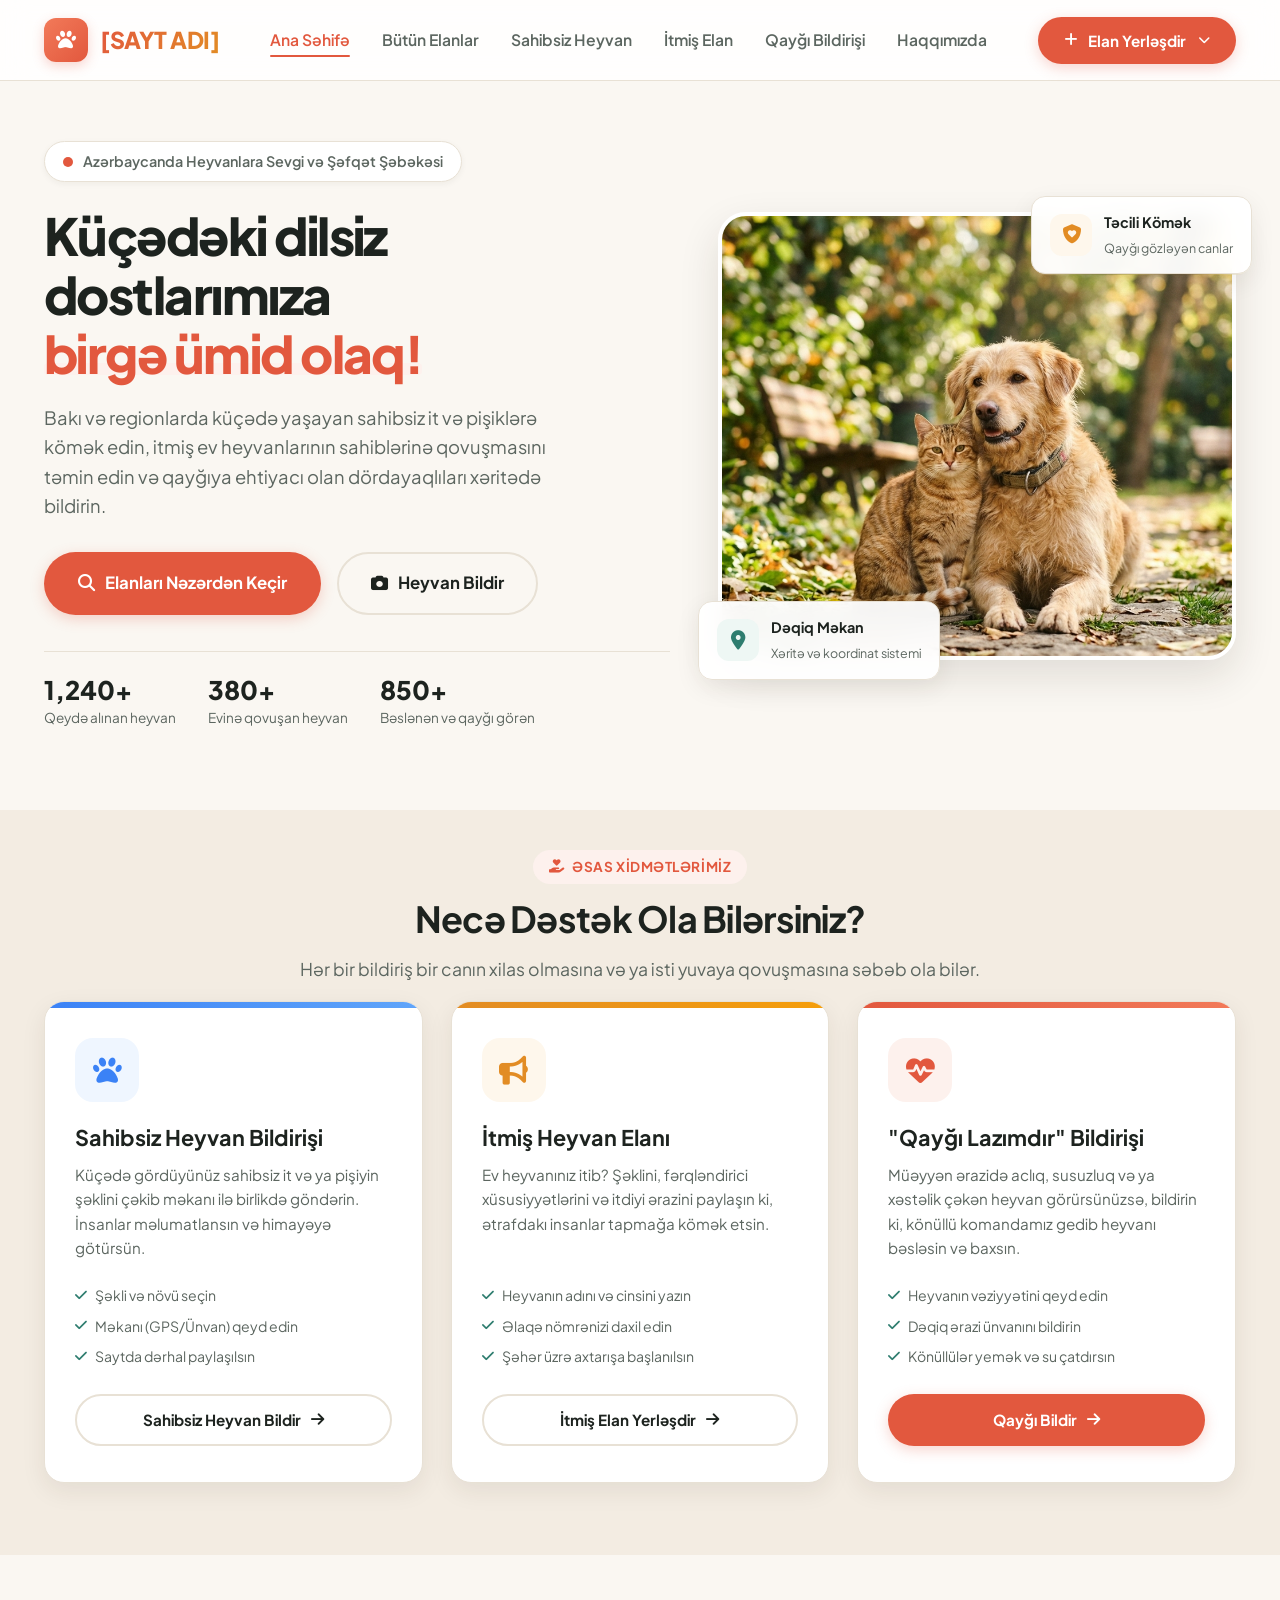
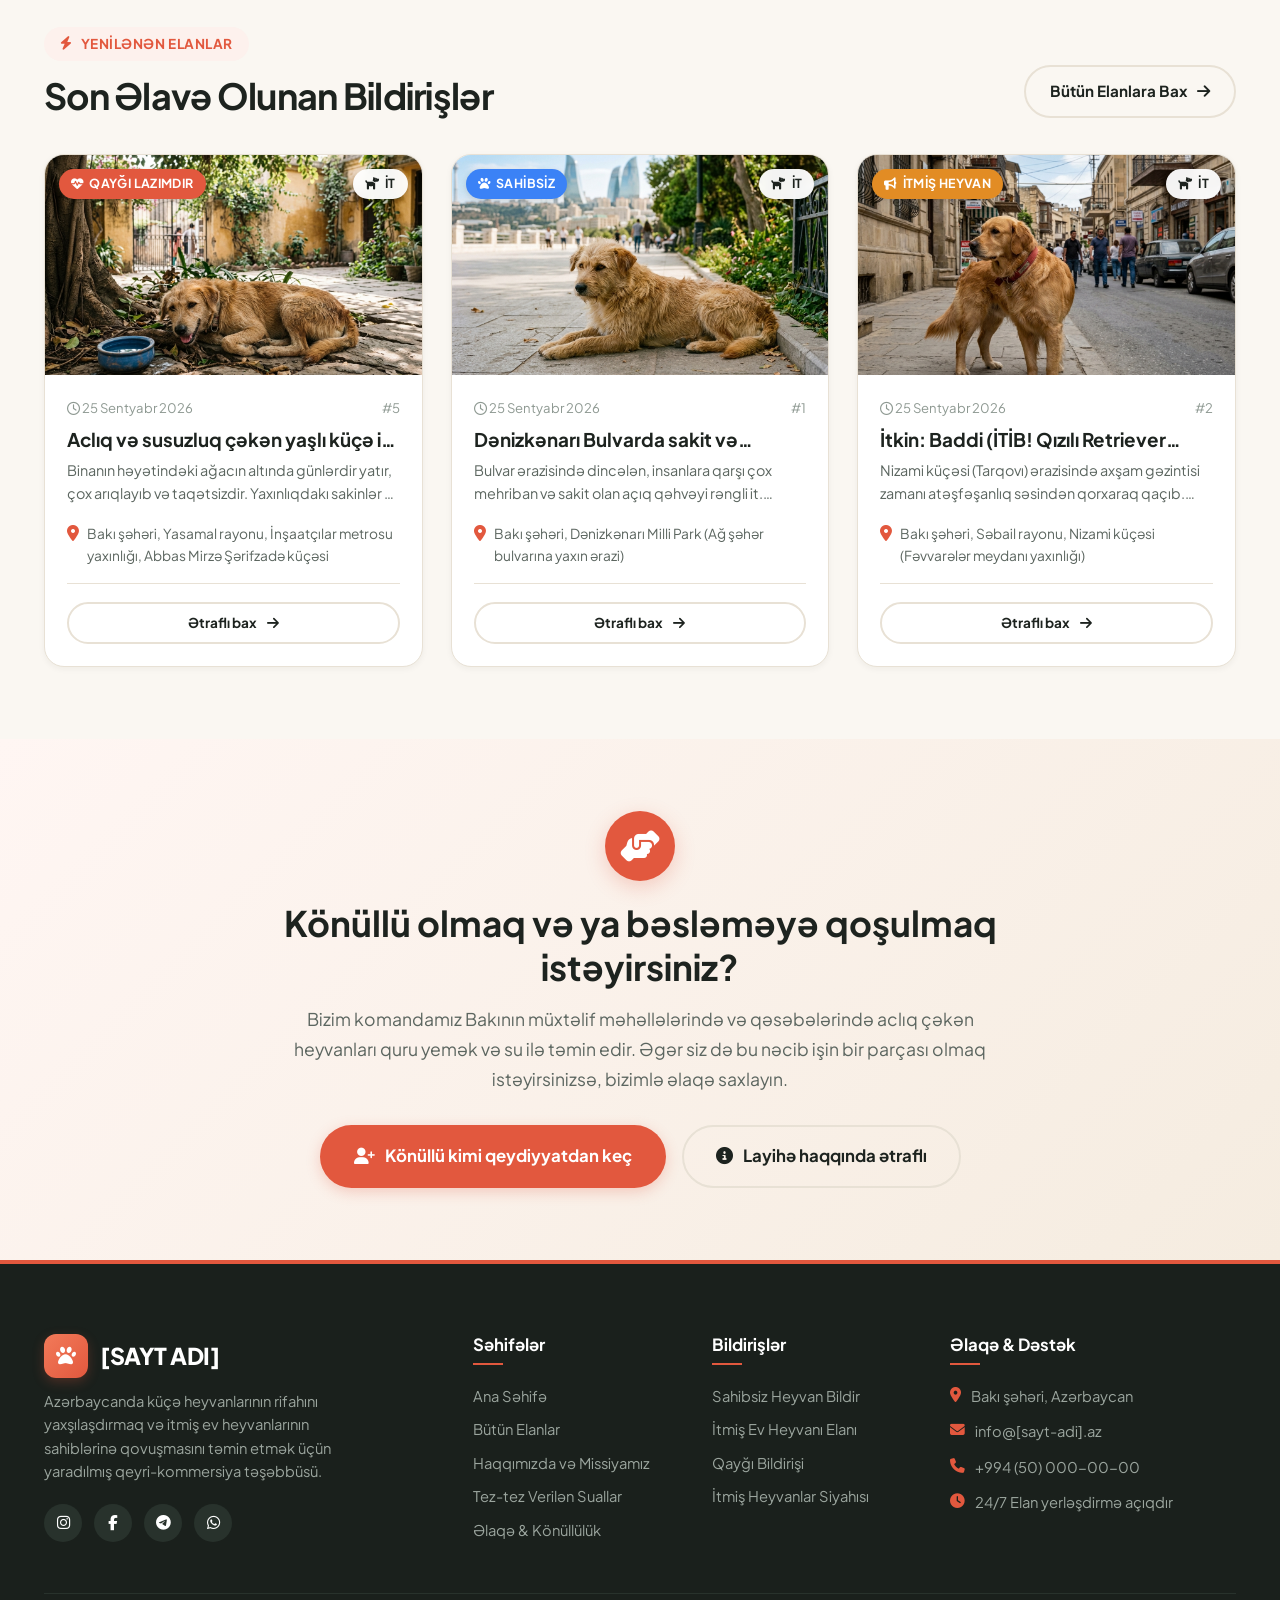
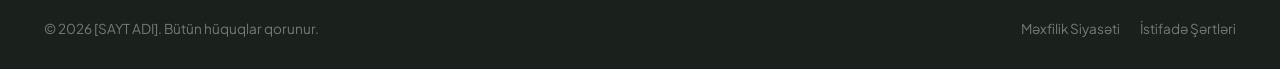
==== index.html @ b3fa9e09 "Ilk versiya" ====
<!DOCTYPE html>
<html lang="az">
<head>
  <meta charset="UTF-8">
  <meta name="viewport" content="width=device-width, initial-scale=1.0">
  <title>[SAYT ADI] - Sahibsiz və İtmiş Heyvanlara Dəstək Platforması</title>
  <meta name="description" content="Azərbaycanda küçə heyvanlarına qayğı göstərmək, sahibsiz heyvanları bildirmək və itmiş ev heyvanlarını tapmaq üçün vahid sosial platforma.">
  <link rel="icon" type="image/svg+xml" href="favicon.svg">
  
  <!-- Font Awesome 6 CDN İkonlar -->
  <link rel="stylesheet" href="https://cdnjs.cloudflare.com/ajax/libs/font-awesome/6.5.1/css/all.min.css">
  
  <!-- CSS Faylları -->
  <link rel="stylesheet" href="css/style.css">
  <link rel="stylesheet" href="css/responsive.css">
</head>
<body>

  <!-- ==================== HEADER (NAVİQASİYA) ==================== -->
  <header class="site-header">
    <div class="container nav-container">
      <!-- Loqo -->
      <a href="index.html" class="brand-logo" id="header-brand-logo">
        <span class="logo-icon-wrap"><i class="fa-solid fa-paw"></i></span>
        <span class="logo-text-placeholder">[SAYT ADI]</span>
      </a>

      <!-- Əsas Menyu -->
      <nav>
        <ul class="nav-menu" id="primary-nav-menu">
          <li><a href="index.html" class="nav-link active">Ana Səhifə</a></li>
          <li><a href="listings.html" class="nav-link">Bütün Elanlar</a></li>
          <li><a href="report-stray.html" class="nav-link">Sahibsiz Heyvan</a></li>
          <li><a href="report-lost.html" class="nav-link">İtmiş Elan</a></li>
          <li><a href="report-needs-help.html" class="nav-link">Qayğı Bildirişi</a></li>
          <li><a href="about.html" class="nav-link">Haqqımızda</a></li>
        </ul>
      </nav>

      <!-- Sağ Əməliyyat Düyməsi -->
      <div class="header-actions">
        <div class="post-action-wrap">
          <button type="button" class="btn btn-primary btn-post-dropdown-toggle" id="btn-header-post">
            <i class="fa-solid fa-plus"></i>
            <span>Elan Yerləşdir</span>
            <i class="fa-solid fa-chevron-down" style="font-size:0.75rem;margin-left:2px;"></i>
          </button>
          
          <!-- Dropdown menyu -->
          <div class="post-dropdown-menu">
            <a href="report-stray.html" class="post-dropdown-item">
              <div class="post-dropdown-icon" style="background:var(--accent-blue-light);color:var(--accent-blue);">
                <i class="fa-solid fa-paw"></i>
              </div>
              <div class="post-dropdown-text">
                <strong>Sahibsiz Heyvan Bildir</strong>
                <span>Küçədə gördüyünüz it/pişiyi qeyd edin</span>
              </div>
            </a>
            <a href="report-lost.html" class="post-dropdown-item">
              <div class="post-dropdown-icon" style="background:var(--accent-amber-light);color:var(--accent-amber);">
                <i class="fa-solid fa-bullhorn"></i>
              </div>
              <div class="post-dropdown-text">
                <strong>İtmiş Heyvan Elanı Ver</strong>
                <span>İtən ev heyvanınızı tez tapın</span>
              </div>
            </a>
            <a href="report-needs-help.html" class="post-dropdown-item">
              <div class="post-dropdown-icon" style="background:var(--primary-light);color:var(--primary);">
                <i class="fa-solid fa-heart-pulse"></i>
              </div>
              <div class="post-dropdown-text">
                <strong>Qayğıya Ehtiyacı Olan Heyvan</strong>
                <span>Aclıq, susuzluq və ya müalicə üçün</span>
              </div>
            </a>
          </div>
        </div>

        <!-- Mobil Menyu Açarı -->
        <button type="button" class="mobile-menu-btn" id="mobile-toggle-btn" aria-label="Menyunu aç">
          <i class="fa-solid fa-bars"></i>
        </button>
      </div>
    </div>
  </header>

  <!-- ==================== HERO BÖLMƏSİ ==================== -->
  <main>
    <section class="hero-section">
      <div class="container hero-grid">
        <!-- Mətn və Fəaliyyət Düymələri -->
        <div class="hero-content">
          <div class="hero-badge">
            <span class="pulse-dot"></span>
            <span>Azərbaycanda Heyvanlara Sevgi və Şəfqət Şəbəkəsi</span>
          </div>

          <h1 class="hero-title">
            Küçədəki dilsiz dostlarımıza <span class="highlight">birgə ümid olaq!</span>
          </h1>

          <p class="hero-desc">
            Bakı və regionlarda küçədə yaşayan sahibsiz it və pişiklərə kömək edin, itmiş ev heyvanlarının sahiblərinə qovuşmasını təmin edin və qayğıya ehtiyacı olan dördayaqlıları xəritədə bildirin.
          </p>

          <div class="hero-actions">
            <a href="listings.html" class="btn btn-primary btn-lg" id="hero-btn-explore">
              <i class="fa-solid fa-magnifying-glass"></i>
              <span>Elanları Nəzərdən Keçir</span>
            </a>
            <a href="report-stray.html" class="btn btn-outline btn-lg" id="hero-btn-report">
              <i class="fa-solid fa-camera"></i>
              <span>Heyvan Bildir</span>
            </a>
          </div>

          <!-- Statistika / Göstəricilər -->
          <div class="hero-stats-row">
            <div class="hero-stat-item">
              <strong>1,240+</strong>
              <span>Qeydə alınan heyvan</span>
            </div>
            <div class="hero-stat-item">
              <strong>380+</strong>
              <span>Evinə qovuşan heyvan</span>
            </div>
            <div class="hero-stat-item">
              <strong>850+</strong>
              <span>Bəslənən və qayğı görən</span>
            </div>
          </div>
        </div>

        <!-- Şəkil Kompozisiyası -->
        <div class="hero-image-wrap">
          <div class="hero-main-card">
            <img src="images/hero-pets.jpg" alt="[SAYT ADI] - Dost heyvanlar" loading="eager">
          </div>

          <!-- Üzən Məlumat Kartları -->
          <div class="floating-info-card top-right">
            <div class="floating-icon" style="background:var(--accent-amber-light);color:var(--accent-amber);">
              <i class="fa-solid fa-shield-heart"></i>
            </div>
            <div>
              <strong style="font-size:0.9rem;display:block;">Təcili Kömək</strong>
              <span style="font-size:0.78rem;color:var(--text-muted);">Qayğı gözləyən canlar</span>
            </div>
          </div>

          <div class="floating-info-card bottom-left">
            <div class="floating-icon" style="background:var(--secondary-light);color:var(--secondary);">
              <i class="fa-solid fa-location-dot"></i>
            </div>
            <div>
              <strong style="font-size:0.9rem;display:block;">Dəqiq Məkan</strong>
              <span style="font-size:0.78rem;color:var(--text-muted);">Xəritə və koordinat sistemi</span>
            </div>
          </div>
        </div>
      </div>
    </section>

    <!-- ==================== 3 ƏSAS FUNKSİYA KARTLARI ==================== -->
    <section class="section section-subtle" style="padding-top: 40px;">
      <div class="container">
        <div class="section-header">
          <span class="section-tag"><i class="fa-solid fa-hand-holding-heart"></i> Əsas Xidmətlərimiz</span>
          <h2 class="section-title">Necə Dəstək Ola Bilərsiniz?</h2>
          <p class="section-desc">Hər bir bildiriş bir canın xilas olmasına və ya isti yuvaya qovuşmasına səbəb ola bilər.</p>
        </div>

        <div class="action-cards-grid">
          <!-- 1. Sahibsiz Heyvan Bildirişi -->
          <div class="action-card card-stray">
            <div class="action-card-icon">
              <i class="fa-solid fa-paw"></i>
            </div>
            <h3 class="action-card-title">Sahibsiz Heyvan Bildirişi</h3>
            <p class="action-card-desc">
              Küçədə gördüyünüz sahibsiz it və ya pişiyin şəklini çəkib məkanı ilə birlikdə göndərin. İnsanlar məlumatlansın və himayəyə götürsün.
            </p>
            <ul class="action-card-steps">
              <li><i class="fa-solid fa-check"></i> Şəkli və növü seçin</li>
              <li><i class="fa-solid fa-check"></i> Məkanı (GPS/Ünvan) qeyd edin</li>
              <li><i class="fa-solid fa-check"></i> Saytda dərhal paylaşılsın</li>
            </ul>
            <a href="report-stray.html" class="btn btn-outline btn-block">
              <span>Sahibsiz Heyvan Bildir</span>
              <i class="fa-solid fa-arrow-right"></i>
            </a>
          </div>

          <!-- 2. İtmiş Heyvan Elanı -->
          <div class="action-card card-lost">
            <div class="action-card-icon">
              <i class="fa-solid fa-bullhorn"></i>
            </div>
            <h3 class="action-card-title">İtmiş Heyvan Elanı</h3>
            <p class="action-card-desc">
              Ev heyvanınız itib? Şəklini, fərqləndirici xüsusiyyətlərini və itdiyi ərazini paylaşın ki, ətrafdakı insanlar tapmağa kömək etsin.
            </p>
            <ul class="action-card-steps">
              <li><i class="fa-solid fa-check"></i> Heyvanın adını və cinsini yazın</li>
              <li><i class="fa-solid fa-check"></i> Əlaqə nömrənizi daxil edin</li>
              <li><i class="fa-solid fa-check"></i> Şəhər üzrə axtarışa başlanılsın</li>
            </ul>
            <a href="report-lost.html" class="btn btn-outline btn-block">
              <span>İtmiş Elan Yerləşdir</span>
              <i class="fa-solid fa-arrow-right"></i>
            </a>
          </div>

          <!-- 3. Bu Heyvana Qayğı Lazımdır -->
          <div class="action-card card-needs-help">
            <div class="action-card-icon">
              <i class="fa-solid fa-heart-pulse"></i>
            </div>
            <h3 class="action-card-title">"Qayğı Lazımdır" Bildirişi</h3>
            <p class="action-card-desc">
              Müəyyən ərazidə aclıq, susuzluq və ya xəstəlik çəkən heyvan görürsünüzsə, bildirin ki, könüllü komandamız gedib heyvanı bəsləsin və baxsın.
            </p>
            <ul class="action-card-steps">
              <li><i class="fa-solid fa-check"></i> Heyvanın vəziyyətini qeyd edin</li>
              <li><i class="fa-solid fa-check"></i> Dəqiq ərazi ünvanını bildirin</li>
              <li><i class="fa-solid fa-check"></i> Könüllülər yemək və su çatdırsın</li>
            </ul>
            <a href="report-needs-help.html" class="btn btn-primary btn-block">
              <span>Qayğı Bildir</span>
              <i class="fa-solid fa-arrow-right"></i>
            </a>
          </div>
        </div>
      </div>
    </section>

    <!-- ==================== SON ƏLAVƏ EDİLMİŞ ELANLAR ==================== -->
    <section class="section">
      <div class="container">
        <div style="display: flex; align-items: flex-end; justify-content: space-between; margin-bottom: 36px; flex-wrap: wrap; gap: 16px;">
          <div>
            <span class="section-tag"><i class="fa-solid fa-bolt"></i> Yenilənən Elanlar</span>
            <h2 class="section-title" style="margin-bottom:0;">Son Əlavə Olunan Bildirişlər</h2>
          </div>
          <a href="listings.html" class="btn btn-outline">
            <span>Bütün Elanlara Bax</span>
            <i class="fa-solid fa-arrow-right"></i>
          </a>
        </div>

        <!-- Elan Kartları Şəbəkəsi (JS ilə dinamik dolur) -->
        <div class="listings-grid" id="home-recent-listings">
          <!-- JS tərəfindən ilkin və ən son 3 elan bura render edilir -->
        </div>
      </div>
    </section>

    <!-- ==================== HEYVANLARA YARDIM ÇAĞIRIŞ BANNERİ ==================== -->
    <section class="section section-subtle" style="background: linear-gradient(135deg, #FFF6F3 0%, #F5ECE0 100%);">
      <div class="container" style="text-align: center; max-width: 800px;">
        <div style="width: 70px; height: 70px; border-radius: 50%; background: var(--primary); color:#FFF; display:inline-flex; align-items:center; justify-content:center; font-size:2rem; margin-bottom:20px; box-shadow:0 6px 20px var(--primary-glow);">
          <i class="fa-solid fa-handshake-angle"></i>
        </div>
        <h2 style="font-size: 2.2rem; margin-bottom: 16px;">Könüllü olmaq və ya bəsləməyə qoşulmaq istəyirsiniz?</h2>
        <p style="color: var(--text-muted); font-size: 1.1rem; line-height: 1.7; margin-bottom: 30px;">
          Bizim komandamız Bakının müxtəlif məhəllələrində və qəsəbələrində aclıq çəkən heyvanları quru yemək və su ilə təmin edir. Əgər siz də bu nəcib işin bir parçası olmaq istəyirsinizsə, bizimlə əlaqə saxlayın.
        </p>
        <div style="display: flex; justify-content: center; gap: 16px; flex-wrap: wrap;">
          <a href="about.html#volunteer-form" class="btn btn-primary btn-lg">
            <i class="fa-solid fa-user-plus"></i> Könüllü kimi qeydiyyatdan keç
          </a>
          <a href="about.html" class="btn btn-outline btn-lg">
            <i class="fa-solid fa-circle-info"></i> Layihə haqqında ətraflı
          </a>
        </div>
      </div>
    </section>
  </main>

  <!-- ==================== FOOTER ==================== -->
  <footer class="site-footer">
    <div class="container">
      <div class="footer-grid">
        <!-- Brand Info -->
        <div class="footer-brand">
          <a href="index.html" class="brand-logo" style="margin-bottom:12px;">
            <span class="logo-icon-wrap"><i class="fa-solid fa-paw"></i></span>
            <span style="color:#FFF;">[SAYT ADI]</span>
          </a>
          <p>
            Azərbaycanda küçə heyvanlarının rifahını yaxşılaşdırmaq və itmiş ev heyvanlarının sahiblərinə qovuşmasını təmin etmək üçün yaradılmış qeyri-kommersiya təşəbbüsü.
          </p>
          <div class="footer-socials">
            <a href="#" class="social-link" aria-label="Instagram"><i class="fa-brands fa-instagram"></i></a>
            <a href="#" class="social-link" aria-label="Facebook"><i class="fa-brands fa-facebook-f"></i></a>
            <a href="#" class="social-link" aria-label="Telegram"><i class="fa-brands fa-telegram"></i></a>
            <a href="#" class="social-link" aria-label="WhatsApp"><i class="fa-brands fa-whatsapp"></i></a>
          </div>
        </div>

        <!-- Quick Links -->
        <div class="footer-col">
          <h4>Səhifələr</h4>
          <ul class="footer-links">
            <li><a href="index.html">Ana Səhifə</a></li>
            <li><a href="listings.html">Bütün Elanlar</a></li>
            <li><a href="about.html">Haqqımızda və Missiyamız</a></li>
            <li><a href="about.html#faq-section">Tez-tez Verilən Suallar</a></li>
            <li><a href="about.html#contact-section">Əlaqə & Könüllülük</a></li>
          </ul>
        </div>

        <!-- Report Services -->
        <div class="footer-col">
          <h4>Bildirişlər</h4>
          <ul class="footer-links">
            <li><a href="report-stray.html">Sahibsiz Heyvan Bildir</a></li>
            <li><a href="report-lost.html">İtmiş Ev Heyvanı Elanı</a></li>
            <li><a href="report-needs-help.html">Qayğı Bildirişi</a></li>
            <li><a href="listings.html?type=lost">İtmiş Heyvanlar Siyahısı</a></li>
          </ul>
        </div>

        <!-- Əlaqə məlumatı -->
        <div class="footer-col">
          <h4>Əlaqə & Dəstək</h4>
          <ul class="footer-contact-info">
            <li>
              <i class="fa-solid fa-location-dot"></i>
              <span>Bakı şəhəri, Azərbaycan</span>
            </li>
            <li>
              <i class="fa-solid fa-envelope"></i>
              <span>info@[sayt-adi].az</span>
            </li>
            <li>
              <i class="fa-solid fa-phone"></i>
              <span>+994 (50) 000-00-00</span>
            </li>
            <li>
              <i class="fa-solid fa-clock"></i>
              <span>24/7 Elan yerləşdirmə açıqdır</span>
            </li>
          </ul>
        </div>
      </div>

      <div class="footer-bottom">
        <div>© 2026 [SAYT ADI]. Bütün hüquqlar qorunur.</div>
        <div style="display:flex;gap:20px;">
          <a href="about.html">Məxfilik Siyasəti</a>
          <a href="about.html">İstifadə Şərtləri</a>
        </div>
      </div>
    </div>
  </footer>


  <!-- JavaScript Faylları -->
  <script src="js/mock-data.js"></script>
  <script src="js/api.js"></script>
  <script src="js/main.js"></script>
  <script>
    // Ana səhifədə ən son 3 elanı göstərən skript
    document.addEventListener('DOMContentLoaded', async () => {
      const container = document.querySelector('#home-recent-listings');
      if (!container) return;
      try {
        const listings = await API.fetchListings({ sort: 'newest' });
        const recentThree = listings.slice(0, 3);
        
        container.innerHTML = recentThree.map(item => {
          const imgUrl = (item.imageUrls && item.imageUrls[0]) ? item.imageUrls[0] : 'images/hero-pets.jpg';
          const typeBadge = window.getTypeBadge(item.type);
          const animalBadge = window.getAnimalBadge(item.animalType);
          const timeFormatted = window.formatRelativeTime(item.createdAt);
          const address = item.location && item.location.address ? item.location.address : 'Bakı';
          let title = item.title || 'Heyvan haqqında elan';
          if (item.type === 'lost' && item.petName) title = `İtkin: ${item.petName} (${title})`;

          return `
            <article class="listing-card">
              <div class="listing-card-media">
                <img src="${imgUrl}" alt="${title}" loading="lazy" onerror="this.src='images/hero-pets.jpg'">
                <div class="card-badges-top">
                  ${typeBadge}
                  ${animalBadge}
                </div>
              </div>
              <div class="listing-card-body">
                <div class="card-meta-row">
                  <span><i class="fa-regular fa-clock"></i> ${timeFormatted}</span>
                  <span>#${item.id}</span>
                </div>
                <h3 class="listing-card-title">${title}</h3>
                <p class="listing-card-desc">${item.description || 'Əlavə qeyd yoxdur.'}</p>
                <div class="listing-card-location">
                  <i class="fa-solid fa-location-dot"></i>
                  <span>${address}</span>
                </div>
                <div class="listing-card-footer">
                  <a href="listing-detail.html?id=${item.id}" class="btn btn-outline btn-sm btn-block">
                    <span>Ətraflı bax</span>
                    <i class="fa-solid fa-arrow-right"></i>
                  </a>
                </div>
              </div>
            </article>
          `;
        }).join('');
      } catch (e) {
        console.error("Ana səhifə elanları yüklənmədi:", e);
      }
    });
  </script>
</body>
</html>
---- css/style.css ----
/* ==========================================================================
   [SAYT ADI] - Əsas Stil Faylı (Vanilla CSS)
   Müasir, isti, qayğıkeş heyvan xilasetmə və dəstək platforması dizayn sistemi
   ========================================================================== */

@import url('https://fonts.googleapis.com/css2?family=Plus+Jakarta+Sans:wght@300;400;500;600;700;800&display=swap');

/* --- DİZAYN DƏYİŞƏNLƏRİ (Design Tokens) --- */
:root {
  /* Əsas isti və mehriban rəng palitrası */
  --primary: #E2583E;             /* İsti terrakotta narıncısı */
  --primary-hover: #D0462C;
  --primary-light: #FDF1ED;
  --primary-glow: rgba(226, 88, 62, 0.25);

  --secondary: #2E7D6F;           /* Təbii şəfa və qoruma yaşılı */
  --secondary-hover: #236559;
  --secondary-light: #EEF7F4;

  --accent-amber: #E28C24;        /* Diqqət və itmiş elan rəngi */
  --accent-amber-light: #FEF7EC;

  --accent-blue: #3B82F6;         /* Sahibsiz heyvanlar üçün sakit mavi */
  --accent-blue-light: #EFF6FF;

  --danger: #EF4444;
  --danger-light: #FEF2F2;
  --success: #10B981;
  --success-light: #ECFDF5;

  /* Neytral rənglər və fonlar */
  --bg-page: #FAF7F2;             /* Çox isti, yumşaq krem fon */
  --bg-surface: #FFFFFF;          /* Kart və qutu fonu */
  --bg-surface-elevated: #FFFFFF;
  --bg-subtle: #F3ECE2;           /* Bölmə və zolaq fərqləndirməsi */
  --bg-glass: rgba(255, 255, 255, 0.85);

  /* Mətn rəngləri */
  --text-main: #1D231F;           /* Yumşaq tünd kömür */
  --text-muted: #5C6660;          /* İkincili oxunaqlı mətn */
  --text-light: #8E9992;          /* Zəif qeydlər, tarixlər */
  --text-inverse: #FFFFFF;

  /* Sərhədlər və kölgələr */
  --border-color: #E8E1D5;
  --border-focus: #E2583E;
  --radius-sm: 8px;
  --radius-md: 14px;
  --radius-lg: 20px;
  --radius-xl: 28px;
  --radius-full: 9999px;

  --shadow-sm: 0 2px 6px rgba(45, 35, 20, 0.05);
  --shadow-md: 0 8px 24px rgba(45, 35, 20, 0.08);
  --shadow-lg: 0 16px 40px rgba(45, 35, 20, 0.12);
  --shadow-hover: 0 20px 40px rgba(226, 88, 62, 0.16);

  /* Hərəkət və keçid */
  --transition-fast: 0.18s cubic-bezier(0.16, 1, 0.3, 1);
  --transition-normal: 0.28s cubic-bezier(0.16, 1, 0.3, 1);
  --font-main: 'Plus Jakarta Sans', -apple-system, BlinkMacSystemFont, 'Segoe UI', Roboto, sans-serif;
  
  --max-width: 1240px;
}

/* --- QLOBAL SIFIRLAMA (Reset & Base) --- */
*, *::before, *::after {
  box-sizing: border-box;
  margin: 0;
  padding: 0;
}

html {
  font-family: var(--font-main);
  background-color: var(--bg-page);
  color: var(--text-main);
  scroll-behavior: smooth;
  -webkit-font-smoothing: antialiased;
  -moz-osx-font-smoothing: grayscale;
}

body {
  min-height: 100vh;
  display: flex;
  flex-direction: column;
  line-height: 1.6;
  font-size: 16px;
  overflow-x: hidden;
}

main {
  flex: 1;
}

img {
  max-width: 100%;
  height: auto;
  display: block;
}

a {
  color: inherit;
  text-decoration: none;
  transition: color var(--transition-fast);
}

button, input, select, textarea {
  font-family: inherit;
  font-size: inherit;
}

/* --- LAYOUT KONTEYNERLƏRİ --- */
.container {
  width: 100%;
  max-width: var(--max-width);
  margin: 0 auto;
  padding: 0 24px;
}

.section {
  padding: 72px 0;
}

.section-subtle {
  background-color: var(--bg-subtle);
}

/* --- TİPOQRAFİYA --- */
h1, h2, h3, h4, h5, h6 {
  color: var(--text-main);
  font-weight: 700;
  line-height: 1.25;
}

.section-header {
  text-align: center;
  max-width: 680px;
  margin: 0 auto 48px auto;
}

.section-tag {
  display: inline-flex;
  align-items: center;
  gap: 8px;
  padding: 6px 16px;
  background-color: var(--primary-light);
  color: var(--primary);
  border-radius: var(--radius-full);
  font-size: 0.85rem;
  font-weight: 700;
  text-transform: uppercase;
  letter-spacing: 0.04em;
  margin-bottom: 12px;
}

.section-title {
  font-size: 2.25rem;
  letter-spacing: -0.02em;
  margin-bottom: 14px;
}

.section-desc {
  font-size: 1.1rem;
  color: var(--text-muted);
}

/* --- HEADER & NAVİQASİYA --- */
.site-header {
  position: sticky;
  top: 0;
  z-index: 1000;
  background-color: var(--bg-glass);
  backdrop-filter: blur(14px);
  -webkit-backdrop-filter: blur(14px);
  border-bottom: 1px solid var(--border-color);
  transition: all var(--transition-normal);
}

.nav-container {
  display: flex;
  align-items: center;
  justify-content: space-between;
  height: 80px;
}

/* Logo */
.brand-logo {
  display: flex;
  align-items: center;
  gap: 12px;
  font-size: 1.45rem;
  font-weight: 800;
  color: var(--text-main);
  letter-spacing: -0.02em;
}

.logo-icon-wrap {
  width: 44px;
  height: 44px;
  background: linear-gradient(135deg, #F27A59 0%, var(--primary) 100%);
  border-radius: 12px;
  display: flex;
  align-items: center;
  justify-content: center;
  color: #FFFFFF;
  font-size: 1.25rem;
  box-shadow: 0 4px 12px var(--primary-glow);
  transition: transform var(--transition-fast);
}

.brand-logo:hover .logo-icon-wrap {
  transform: rotate(-8deg) scale(1.06);
}

.logo-text-placeholder {
  color: var(--primary);
  background: linear-gradient(120deg, var(--primary) 0%, #E28C24 100%);
  -webkit-background-clip: text;
  -webkit-text-fill-color: transparent;
}

/* Nav Linkləri */
.nav-menu {
  display: flex;
  align-items: center;
  gap: 32px;
  list-style: none;
}

.nav-link {
  font-weight: 600;
  font-size: 0.98rem;
  color: var(--text-muted);
  padding: 8px 0;
  position: relative;
}

.nav-link:hover {
  color: var(--primary);
}

.nav-link.active {
  color: var(--primary);
}

.nav-link.active::after {
  content: '';
  position: absolute;
  bottom: 0;
  left: 0;
  width: 100%;
  height: 2.5px;
  background-color: var(--primary);
  border-radius: 2px;
}

/* Header Əməliyyat Düyməsi və Dropdown */
.header-actions {
  display: flex;
  align-items: center;
  gap: 16px;
}

.post-action-wrap {
  position: relative;
}

.btn-post-dropdown-toggle {
  display: flex;
  align-items: center;
  gap: 8px;
}

.post-dropdown-menu {
  position: absolute;
  top: calc(100% + 10px);
  right: 0;
  background: var(--bg-surface);
  border-radius: var(--radius-md);
  box-shadow: var(--shadow-lg);
  border: 1px solid var(--border-color);
  min-width: 270px;
  padding: 8px;
  opacity: 0;
  visibility: hidden;
  transform: translateY(10px);
  transition: all var(--transition-fast);
  z-index: 1001;
}

.post-dropdown-menu.show {
  opacity: 1;
  visibility: visible;
  transform: translateY(0);
}

.post-dropdown-item {
  display: flex;
  align-items: center;
  gap: 12px;
  padding: 12px 14px;
  border-radius: var(--radius-sm);
  transition: background-color var(--transition-fast);
}

.post-dropdown-item:hover {
  background-color: var(--bg-subtle);
}

.post-dropdown-icon {
  width: 38px;
  height: 38px;
  border-radius: 10px;
  display: flex;
  align-items: center;
  justify-content: center;
  font-size: 1.1rem;
}

.post-dropdown-text strong {
  display: block;
  font-size: 0.92rem;
  color: var(--text-main);
}

.post-dropdown-text span {
  display: block;
  font-size: 0.78rem;
  color: var(--text-muted);
}

/* Mobil Menyu Açarı */
.mobile-menu-btn {
  display: none;
  background: none;
  border: none;
  color: var(--text-main);
  font-size: 1.4rem;
  cursor: pointer;
  padding: 8px;
}

/* --- DÜYMƏLƏR (Buttons) --- */
.btn {
  display: inline-flex;
  align-items: center;
  justify-content: center;
  gap: 10px;
  padding: 12px 24px;
  border-radius: var(--radius-full);
  font-weight: 700;
  font-size: 0.95rem;
  cursor: pointer;
  transition: all var(--transition-fast);
  border: 2px solid transparent;
  white-space: nowrap;
}

.btn-primary {
  background-color: var(--primary);
  color: #FFFFFF;
  box-shadow: 0 4px 14px var(--primary-glow);
}

.btn-primary:hover {
  background-color: var(--primary-hover);
  transform: translateY(-2px);
  box-shadow: 0 6px 20px var(--primary-glow);
}

.btn-secondary {
  background-color: var(--secondary);
  color: #FFFFFF;
}

.btn-secondary:hover {
  background-color: var(--secondary-hover);
  transform: translateY(-2px);
}

.btn-outline {
  background-color: transparent;
  border-color: var(--border-color);
  color: var(--text-main);
}

.btn-outline:hover {
  border-color: var(--primary);
  color: var(--primary);
  background-color: var(--primary-light);
}

.btn-white {
  background-color: #FFFFFF;
  color: var(--text-main);
  box-shadow: var(--shadow-sm);
}

.btn-white:hover {
  background-color: var(--bg-subtle);
  transform: translateY(-2px);
}

.btn-sm {
  padding: 8px 16px;
  font-size: 0.85rem;
}

.btn-lg {
  padding: 16px 32px;
  font-size: 1.05rem;
}

.btn-block {
  width: 100%;
}

/* --- HERO BÖLMƏSİ (index.html) --- */
.hero-section {
  position: relative;
  padding: 60px 0 80px 0;
  overflow: hidden;
}

.hero-grid {
  display: grid;
  grid-template-columns: 1.15fr 0.95fr;
  align-items: center;
  gap: 48px;
}

.hero-badge {
  display: inline-flex;
  align-items: center;
  gap: 10px;
  padding: 8px 18px;
  background-color: #FFFFFF;
  border: 1px solid var(--border-color);
  border-radius: var(--radius-full);
  font-size: 0.9rem;
  font-weight: 600;
  color: var(--text-muted);
  box-shadow: var(--shadow-sm);
  margin-bottom: 24px;
}

.hero-badge .pulse-dot {
  width: 10px;
  height: 10px;
  border-radius: 50%;
  background-color: var(--primary);
  box-shadow: 0 0 0 0 rgba(226, 88, 62, 0.7);
  animation: pulse 2s infinite;
}

@keyframes pulse {
  0% { transform: scale(0.95); box-shadow: 0 0 0 0 rgba(226, 88, 62, 0.7); }
  70% { transform: scale(1); box-shadow: 0 0 0 8px rgba(226, 88, 62, 0); }
  100% { transform: scale(0.95); box-shadow: 0 0 0 0 rgba(226, 88, 62, 0); }
}

.hero-title {
  font-size: 3.2rem;
  font-weight: 800;
  letter-spacing: -0.03em;
  line-height: 1.15;
  margin-bottom: 20px;
}

.hero-title .highlight {
  color: var(--primary);
  position: relative;
  display: inline-block;
}

.hero-title .highlight::after {
  content: '';
  position: absolute;
  left: 0;
  bottom: 8px;
  width: 100%;
  height: 12px;
  background-color: var(--primary-light);
  z-index: -1;
  border-radius: 4px;
}

.hero-desc {
  font-size: 1.15rem;
  color: var(--text-muted);
  margin-bottom: 32px;
  max-width: 540px;
}

.hero-actions {
  display: flex;
  align-items: center;
  flex-wrap: wrap;
  gap: 16px;
  margin-bottom: 36px;
}

.hero-stats-row {
  display: flex;
  align-items: center;
  gap: 32px;
  padding-top: 24px;
  border-top: 1px solid var(--border-color);
}

.hero-stat-item strong {
  display: block;
  font-size: 1.6rem;
  font-weight: 800;
  color: var(--text-main);
  line-height: 1.1;
}

.hero-stat-item span {
  font-size: 0.85rem;
  color: var(--text-muted);
}

/* Hero Şəkil Kompozisiyası */
.hero-image-wrap {
  position: relative;
}

.hero-main-card {
  position: relative;
  border-radius: var(--radius-xl);
  overflow: hidden;
  box-shadow: var(--shadow-lg);
  border: 4px solid #FFFFFF;
}

.hero-main-card img {
  width: 100%;
  height: 440px;
  object-fit: cover;
  transition: transform var(--transition-normal);
}

.hero-main-card:hover img {
  transform: scale(1.02);
}

/* Hero Üzən Kartlar (Floating Badges) */
.floating-info-card {
  position: absolute;
  background: rgba(255, 255, 255, 0.95);
  backdrop-filter: blur(10px);
  padding: 14px 18px;
  border-radius: var(--radius-md);
  box-shadow: var(--shadow-md);
  border: 1px solid var(--border-color);
  display: flex;
  align-items: center;
  gap: 12px;
  z-index: 2;
  animation: floatSlow 4s ease-in-out infinite alternate;
}

.floating-info-card.top-right {
  top: -16px;
  right: -16px;
}

.floating-info-card.bottom-left {
  bottom: -20px;
  left: -20px;
  animation-delay: -2s;
}

@keyframes floatSlow {
  0% { transform: translateY(0); }
  100% { transform: translateY(-8px); }
}

.floating-icon {
  width: 42px;
  height: 42px;
  border-radius: 12px;
  display: flex;
  align-items: center;
  justify-content: center;
  font-size: 1.2rem;
}

/* --- 3 ƏSAS ƏMƏLİYYAT KARTI BÖLMƏSİ (Action Cards) --- */
.action-cards-grid {
  display: grid;
  grid-template-columns: repeat(3, 1fr);
  gap: 28px;
  margin-top: -30px;
  position: relative;
  z-index: 5;
}

.action-card {
  background: var(--bg-surface);
  border-radius: var(--radius-lg);
  padding: 36px 30px;
  border: 1px solid var(--border-color);
  box-shadow: var(--shadow-md);
  display: flex;
  flex-direction: column;
  transition: all var(--transition-normal);
  position: relative;
  overflow: hidden;
}

.action-card::before {
  content: '';
  position: absolute;
  top: 0;
  left: 0;
  right: 0;
  height: 6px;
}

.action-card.card-stray::before { background: linear-gradient(90deg, #3B82F6, #60A5FA); }
.action-card.card-lost::before { background: linear-gradient(90deg, #E28C24, #F59E0B); }
.action-card.card-needs-help::before { background: linear-gradient(90deg, #E2583E, #F27A59); }

.action-card:hover {
  transform: translateY(-8px);
  box-shadow: var(--shadow-lg);
  border-color: transparent;
}

.action-card-icon {
  width: 64px;
  height: 64px;
  border-radius: 18px;
  display: flex;
  align-items: center;
  justify-content: center;
  font-size: 1.8rem;
  margin-bottom: 22px;
}

.action-card.card-stray .action-card-icon {
  background-color: var(--accent-blue-light);
  color: var(--accent-blue);
}

.action-card.card-lost .action-card-icon {
  background-color: var(--accent-amber-light);
  color: var(--accent-amber);
}

.action-card.card-needs-help .action-card-icon {
  background-color: var(--primary-light);
  color: var(--primary);
}

.action-card-title {
  font-size: 1.35rem;
  margin-bottom: 12px;
}

.action-card-desc {
  color: var(--text-muted);
  font-size: 0.95rem;
  margin-bottom: 24px;
  flex: 1;
}

.action-card-steps {
  list-style: none;
  margin-bottom: 26px;
  font-size: 0.88rem;
  color: var(--text-muted);
  display: flex;
  flex-direction: column;
  gap: 8px;
}

.action-card-steps li {
  display: flex;
  align-items: center;
  gap: 8px;
}

.action-card-steps li i {
  color: var(--secondary);
  font-size: 0.85rem;
}

/* --- KARTLAR & ELAN SİYAHISI (Listing Cards) --- */
.listings-grid {
  display: grid;
  grid-template-columns: repeat(auto-fill, minmax(320px, 1fr));
  gap: 28px;
}

.listing-card {
  background: var(--bg-surface);
  border-radius: var(--radius-lg);
  overflow: hidden;
  border: 1px solid var(--border-color);
  box-shadow: var(--shadow-sm);
  display: flex;
  flex-direction: column;
  transition: all var(--transition-normal);
}

.listing-card:hover {
  transform: translateY(-6px);
  box-shadow: var(--shadow-md);
  border-color: rgba(226, 88, 62, 0.3);
}

.listing-card-media {
  position: relative;
  height: 220px;
  background-color: var(--bg-subtle);
  overflow: hidden;
}

.listing-card-media img {
  width: 100%;
  height: 100%;
  object-fit: cover;
  transition: transform var(--transition-normal);
}

.listing-card:hover .listing-card-media img {
  transform: scale(1.05);
}

/* Badges */
.card-badges-top {
  position: absolute;
  top: 14px;
  left: 14px;
  right: 14px;
  display: flex;
  justify-content: space-between;
  align-items: center;
  pointer-events: none;
}

.badge {
  display: inline-flex;
  align-items: center;
  gap: 6px;
  padding: 5px 12px;
  border-radius: var(--radius-full);
  font-size: 0.78rem;
  font-weight: 700;
  text-transform: uppercase;
  letter-spacing: 0.03em;
  box-shadow: 0 2px 6px rgba(0,0,0,0.12);
}

.badge-stray {
  background-color: #3B82F6;
  color: #FFFFFF;
}

.badge-lost {
  background-color: #E28C24;
  color: #FFFFFF;
}

.badge-needs-help {
  background-color: var(--primary);
  color: #FFFFFF;
}

.badge-animal {
  background: rgba(255, 255, 255, 0.95);
  color: var(--text-main);
  backdrop-filter: blur(4px);
}

.listing-card-body {
  padding: 22px;
  display: flex;
  flex-direction: column;
  flex: 1;
}

.card-meta-row {
  display: flex;
  align-items: center;
  justify-content: space-between;
  font-size: 0.82rem;
  color: var(--text-light);
  margin-bottom: 10px;
}

.listing-card-title {
  font-size: 1.18rem;
  font-weight: 700;
  margin-bottom: 8px;
  color: var(--text-main);
  display: -webkit-box;
  -webkit-line-clamp: 1;
  -webkit-box-orient: vertical;
  overflow: hidden;
}

.listing-card-desc {
  font-size: 0.9rem;
  color: var(--text-muted);
  margin-bottom: 18px;
  display: -webkit-box;
  -webkit-line-clamp: 2;
  -webkit-box-orient: vertical;
  overflow: hidden;
  flex: 1;
}

.listing-card-location {
  display: flex;
  align-items: flex-start;
  gap: 8px;
  font-size: 0.86rem;
  color: var(--text-muted);
  margin-bottom: 18px;
  padding-bottom: 16px;
  border-bottom: 1px solid var(--border-color);
}

.listing-card-location i {
  color: var(--primary);
  font-size: 1rem;
  margin-top: 2px;
}

.listing-card-footer {
  display: flex;
  align-items: center;
  justify-content: space-between;
  gap: 12px;
}

/* --- FİLTER VƏ AXTARIŞ ÇUBUĞU (listings.html) --- */
.filter-wrapper {
  background: var(--bg-surface);
  border: 1px solid var(--border-color);
  border-radius: var(--radius-lg);
  padding: 24px;
  box-shadow: var(--shadow-sm);
  margin-bottom: 36px;
}

.filter-grid {
  display: grid;
  grid-template-columns: 2fr 1.2fr 1.2fr 1fr;
  gap: 16px;
  align-items: end;
}

.filter-group label {
  display: block;
  font-size: 0.85rem;
  font-weight: 700;
  color: var(--text-main);
  margin-bottom: 6px;
}

.filter-input-wrap {
  position: relative;
}

.filter-input-wrap i {
  position: absolute;
  left: 14px;
  top: 50%;
  transform: translateY(-50%);
  color: var(--text-light);
}

.filter-input-wrap input,
.filter-group select {
  width: 100%;
  height: 46px;
  padding: 10px 16px;
  border: 1.5px solid var(--border-color);
  border-radius: var(--radius-md);
  background-color: var(--bg-page);
  color: var(--text-main);
  outline: none;
  transition: all var(--transition-fast);
}

.filter-input-wrap input {
  padding-left: 40px;
}

.filter-input-wrap input:focus,
.filter-group select:focus {
  border-color: var(--primary);
  background-color: #FFFFFF;
  box-shadow: 0 0 0 4px var(--primary-glow);
}

/* Quick Filter Pills */
.filter-pills-row {
  display: flex;
  align-items: center;
  gap: 10px;
  margin-top: 18px;
  padding-top: 16px;
  border-top: 1px solid var(--border-color);
  flex-wrap: wrap;
}

.filter-pill {
  padding: 6px 14px;
  border-radius: var(--radius-full);
  background: var(--bg-page);
  border: 1px solid var(--border-color);
  font-size: 0.85rem;
  font-weight: 600;
  color: var(--text-muted);
  cursor: pointer;
  transition: all var(--transition-fast);
}

.filter-pill:hover,
.filter-pill.active {
  background: var(--primary);
  color: #FFFFFF;
  border-color: var(--primary);
}

/* Nəticə sayı və çeşidləmə */
.results-header {
  display: flex;
  align-items: center;
  justify-content: space-between;
  margin-bottom: 24px;
}

.results-count {
  font-size: 1rem;
  color: var(--text-muted);
}

.results-count strong {
  color: var(--text-main);
}

/* --- BOŞ NƏTİCƏ & YÜKLƏNMƏ VƏZİYYƏTLƏRİ (Empty & Loading) --- */
.empty-state {
  text-align: center;
  padding: 70px 24px;
  background: var(--bg-surface);
  border-radius: var(--radius-lg);
  border: 2px dashed var(--border-color);
  max-width: 580px;
  margin: 40px auto;
}

.empty-state-icon {
  width: 80px;
  height: 80px;
  background-color: var(--bg-subtle);
  color: var(--primary);
  border-radius: 50%;
  display: flex;
  align-items: center;
  justify-content: center;
  font-size: 2.2rem;
  margin: 0 auto 20px auto;
}

.empty-state h3 {
  font-size: 1.4rem;
  margin-bottom: 8px;
}

.empty-state p {
  color: var(--text-muted);
  margin-bottom: 24px;
}

/* Loading Skeleton */
.skeleton-card {
  background: var(--bg-surface);
  border-radius: var(--radius-lg);
  border: 1px solid var(--border-color);
  height: 380px;
  overflow: hidden;
  position: relative;
}

.skeleton-card::after {
  content: '';
  position: absolute;
  top: 0;
  left: 0;
  width: 100%;
  height: 100%;
  background: linear-gradient(90deg, transparent, rgba(255,255,255,0.6), transparent);
  animation: shimmer 1.5s infinite;
}

@keyframes shimmer {
  0% { transform: translateX(-100%); }
  100% { transform: translateX(100%); }
}

/* --- FOOTER --- */
.site-footer {
  background-color: #1A201C;
  color: #E2E8E4;
  padding: 70px 0 30px 0;
  margin-top: auto;
  border-top: 4px solid var(--primary);
}

.footer-grid {
  display: grid;
  grid-template-columns: 2fr 1fr 1fr 1.5fr;
  gap: 48px;
  margin-bottom: 50px;
}

.footer-brand .brand-logo {
  color: #FFFFFF;
  margin-bottom: 16px;
}

.footer-brand p {
  color: #9BA59E;
  font-size: 0.92rem;
  line-height: 1.6;
  max-width: 320px;
  margin-bottom: 20px;
}

.footer-socials {
  display: flex;
  gap: 12px;
}

.social-link {
  width: 38px;
  height: 38px;
  border-radius: 50%;
  background: #28322C;
  color: #FFFFFF;
  display: flex;
  align-items: center;
  justify-content: center;
  font-size: 0.95rem;
  transition: all var(--transition-fast);
}

.social-link:hover {
  background: var(--primary);
  transform: translateY(-3px);
}

.footer-col h4 {
  color: #FFFFFF;
  font-size: 1.05rem;
  margin-bottom: 20px;
  position: relative;
  padding-bottom: 10px;
}

.footer-col h4::after {
  content: '';
  position: absolute;
  bottom: 0;
  left: 0;
  width: 30px;
  height: 2px;
  background-color: var(--primary);
}

.footer-links {
  list-style: none;
  display: flex;
  flex-direction: column;
  gap: 10px;
  font-size: 0.92rem;
}

.footer-links a {
  color: #9BA59E;
  transition: color var(--transition-fast);
}

.footer-links a:hover {
  color: #FFFFFF;
  padding-left: 4px;
}

.footer-contact-info {
  list-style: none;
  display: flex;
  flex-direction: column;
  gap: 12px;
  font-size: 0.92rem;
  color: #9BA59E;
}

.footer-contact-info li {
  display: flex;
  align-items: flex-start;
  gap: 10px;
}

.footer-contact-info i {
  color: var(--primary);
  margin-top: 3px;
}

.footer-bottom {
  padding-top: 24px;
  border-top: 1px solid #28322C;
  display: flex;
  align-items: center;
  justify-content: space-between;
  font-size: 0.85rem;
  color: #727C75;
}

/* --- TOAST BİLDİRİŞ SİSTEMİ (Notification Toasts) --- */
.toast-container {
  position: fixed;
  bottom: 24px;
  right: 24px;
  z-index: 9999;
  display: flex;
  flex-direction: column;
  gap: 10px;
  pointer-events: none;
}

.toast {
  background: var(--bg-surface);
  color: var(--text-main);
  padding: 14px 20px;
  border-radius: var(--radius-md);
  box-shadow: var(--shadow-lg);
  border-left: 4px solid var(--primary);
  display: flex;
  align-items: center;
  gap: 12px;
  min-width: 300px;
  max-width: 420px;
  pointer-events: auto;
  transform: translateX(120%);
  transition: transform var(--transition-normal);
  font-size: 0.92rem;
}

.toast.show {
  transform: translateX(0);
}

.toast-success { border-left-color: var(--success); }
.toast-error { border-left-color: var(--danger); }
.toast-info { border-left-color: var(--secondary); }

/* --- MODAL (POPUP) SİSTEMİ --- */
.modal-overlay {
  position: fixed;
  inset: 0;
  background-color: rgba(15, 20, 18, 0.6);
  backdrop-filter: blur(5px);
  z-index: 2000;
  display: flex;
  align-items: center;
  justify-content: center;
  padding: 20px;
  opacity: 0;
  visibility: hidden;
  transition: all var(--transition-normal);
}

.modal-overlay.active {
  opacity: 1;
  visibility: visible;
}

.modal-card {
  background: var(--bg-surface);
  border-radius: var(--radius-lg);
  box-shadow: var(--shadow-lg);
  width: 100%;
  max-width: 520px;
  padding: 32px;
  position: relative;
  transform: scale(0.95);
  transition: transform var(--transition-normal);
}

.modal-overlay.active .modal-card {
  transform: scale(1);
}

.modal-close-btn {
  position: absolute;
  top: 20px;
  right: 20px;
  background: none;
  border: none;
  font-size: 1.4rem;
  color: var(--text-light);
  cursor: pointer;
  width: 36px;
  height: 36px;
  display: flex;
  align-items: center;
  justify-content: center;
  border-radius: 50%;
  transition: all var(--transition-fast);
}

.modal-close-btn:hover {
  background: var(--bg-subtle);
  color: var(--text-main);
}
---- css/responsive.css ----
/* ==========================================================================
   [SAYT ADI] - Responsivlik və Mobil Optimallaşdırma (Vanilla CSS)
   Mobil cihazlar, planşetlər və kiçik ekranlar üçün tərtibat
   ========================================================================== */

/* --- TABLET VƏ ORTA EKRANLAR (max-width: 1024px) --- */
@media (max-width: 1024px) {
  .hero-grid {
    grid-template-columns: 1fr;
    gap: 40px;
    text-align: center;
  }

  .hero-badge {
    margin: 0 auto 24px auto;
  }

  .hero-desc {
    margin: 0 auto 32px auto;
  }

  .hero-actions {
    justify-content: center;
  }

  .hero-stats-row {
    justify-content: center;
  }

  .hero-main-card img {
    height: 380px;
  }

  .action-cards-grid {
    grid-template-columns: 1fr;
    margin-top: 20px;
    gap: 20px;
  }

  .filter-grid {
    grid-template-columns: 1fr 1fr;
  }

  .footer-grid {
    grid-template-columns: 1fr 1fr;
    gap: 36px;
  }
}

/* --- MOBİL CİHAZLAR (max-width: 768px) --- */
@media (max-width: 768px) {
  .section {
    padding: 50px 0;
  }

  .section-title {
    font-size: 1.8rem;
  }

  .hero-title {
    font-size: 2.3rem;
  }

  /* Mobil Naviqasiya Menyu */
  .mobile-menu-btn {
    display: block;
  }

  .nav-menu {
    position: fixed;
    top: 80px;
    left: 0;
    width: 100%;
    background-color: var(--bg-surface);
    border-bottom: 2px solid var(--border-color);
    box-shadow: var(--shadow-lg);
    flex-direction: column;
    align-items: stretch;
    gap: 0;
    padding: 16px 24px 24px 24px;
    transform: translateY(-120%);
    opacity: 0;
    visibility: hidden;
    transition: all var(--transition-normal);
    z-index: 999;
  }

  .nav-menu.active {
    transform: translateY(0);
    opacity: 1;
    visibility: visible;
  }

  .nav-link {
    padding: 14px 0;
    border-bottom: 1px solid var(--bg-subtle);
    font-size: 1.05rem;
  }

  .nav-link.active::after {
    display: none;
  }

  .nav-link.active {
    color: var(--primary);
    font-weight: 700;
  }

  /* Header Button Hide on small navbar */
  .header-actions .btn-post-dropdown-toggle {
    display: none;
  }

  /* Formalar */
  .form-card {
    padding: 24px 18px;
    border-radius: var(--radius-lg);
  }

  .form-row,
  .form-row.three-col {
    grid-template-columns: 1fr;
    gap: 0;
  }

  .animal-type-grid {
    grid-template-columns: 1fr 1fr 1fr;
    gap: 8px;
  }

  .animal-card-content {
    padding: 12px 6px;
  }

  .animal-card-icon {
    font-size: 1.4rem;
  }

  .animal-card-label {
    font-size: 0.85rem;
  }

  .location-input-group {
    flex-direction: column;
  }

  .btn-geolocation {
    height: 46px;
    justify-content: center;
  }

  .form-submit-row {
    flex-direction: column-reverse;
  }

  .form-submit-row .btn {
    width: 100%;
  }

  /* Listings Filter */
  .filter-grid {
    grid-template-columns: 1fr;
  }

  .filter-wrapper {
    padding: 18px;
  }

  .footer-grid {
    grid-template-columns: 1fr;
    gap: 30px;
  }

  .footer-bottom {
    flex-direction: column;
    text-align: center;
    gap: 12px;
  }

}

/* --- KİÇİK MOBİL EKRANLAR (max-width: 480px) --- */
@media (max-width: 480px) {
  .hero-title {
    font-size: 1.95rem;
  }

  .hero-stats-row {
    flex-direction: column;
    align-items: center;
    gap: 16px;
  }

  .floating-info-card {
    display: none;
  }

  .listings-grid {
    grid-template-columns: 1fr;
  }

  .toast {
    min-width: calc(100vw - 32px);
    margin: 0 16px;
  }
}
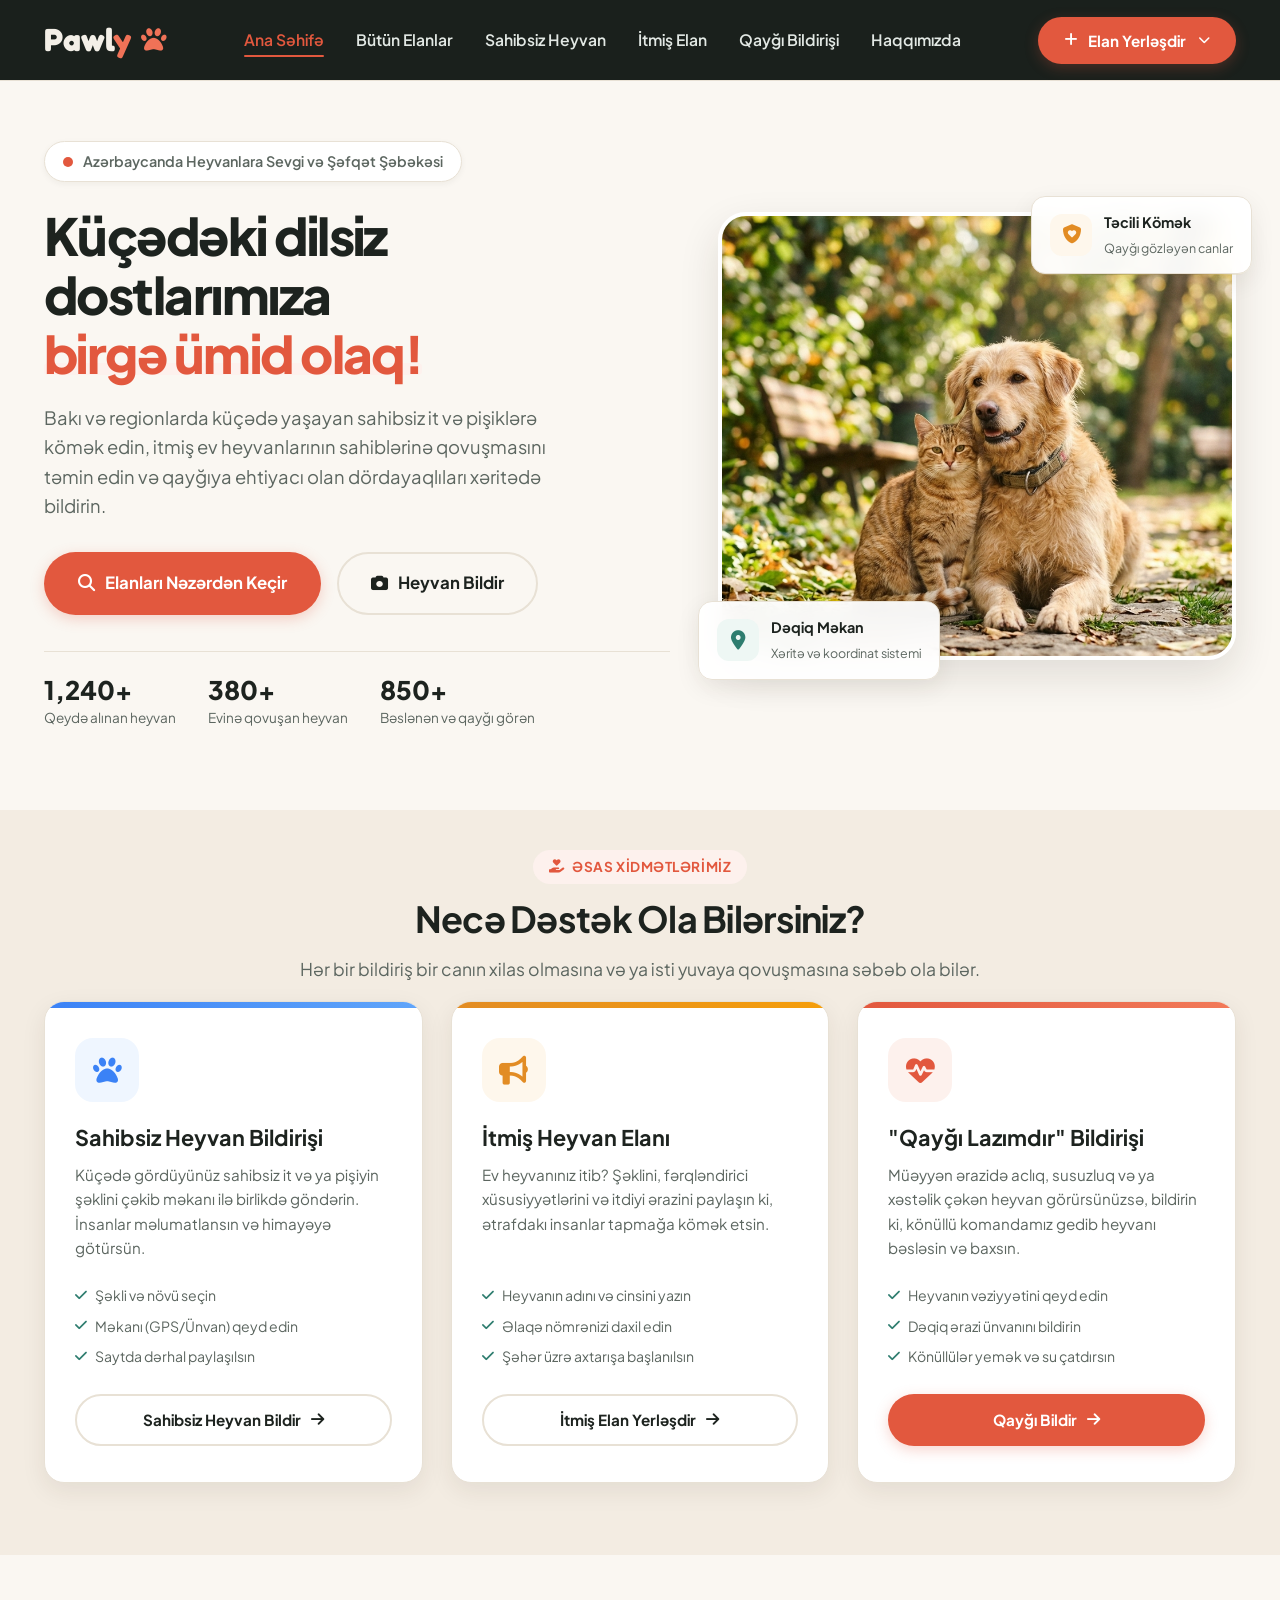
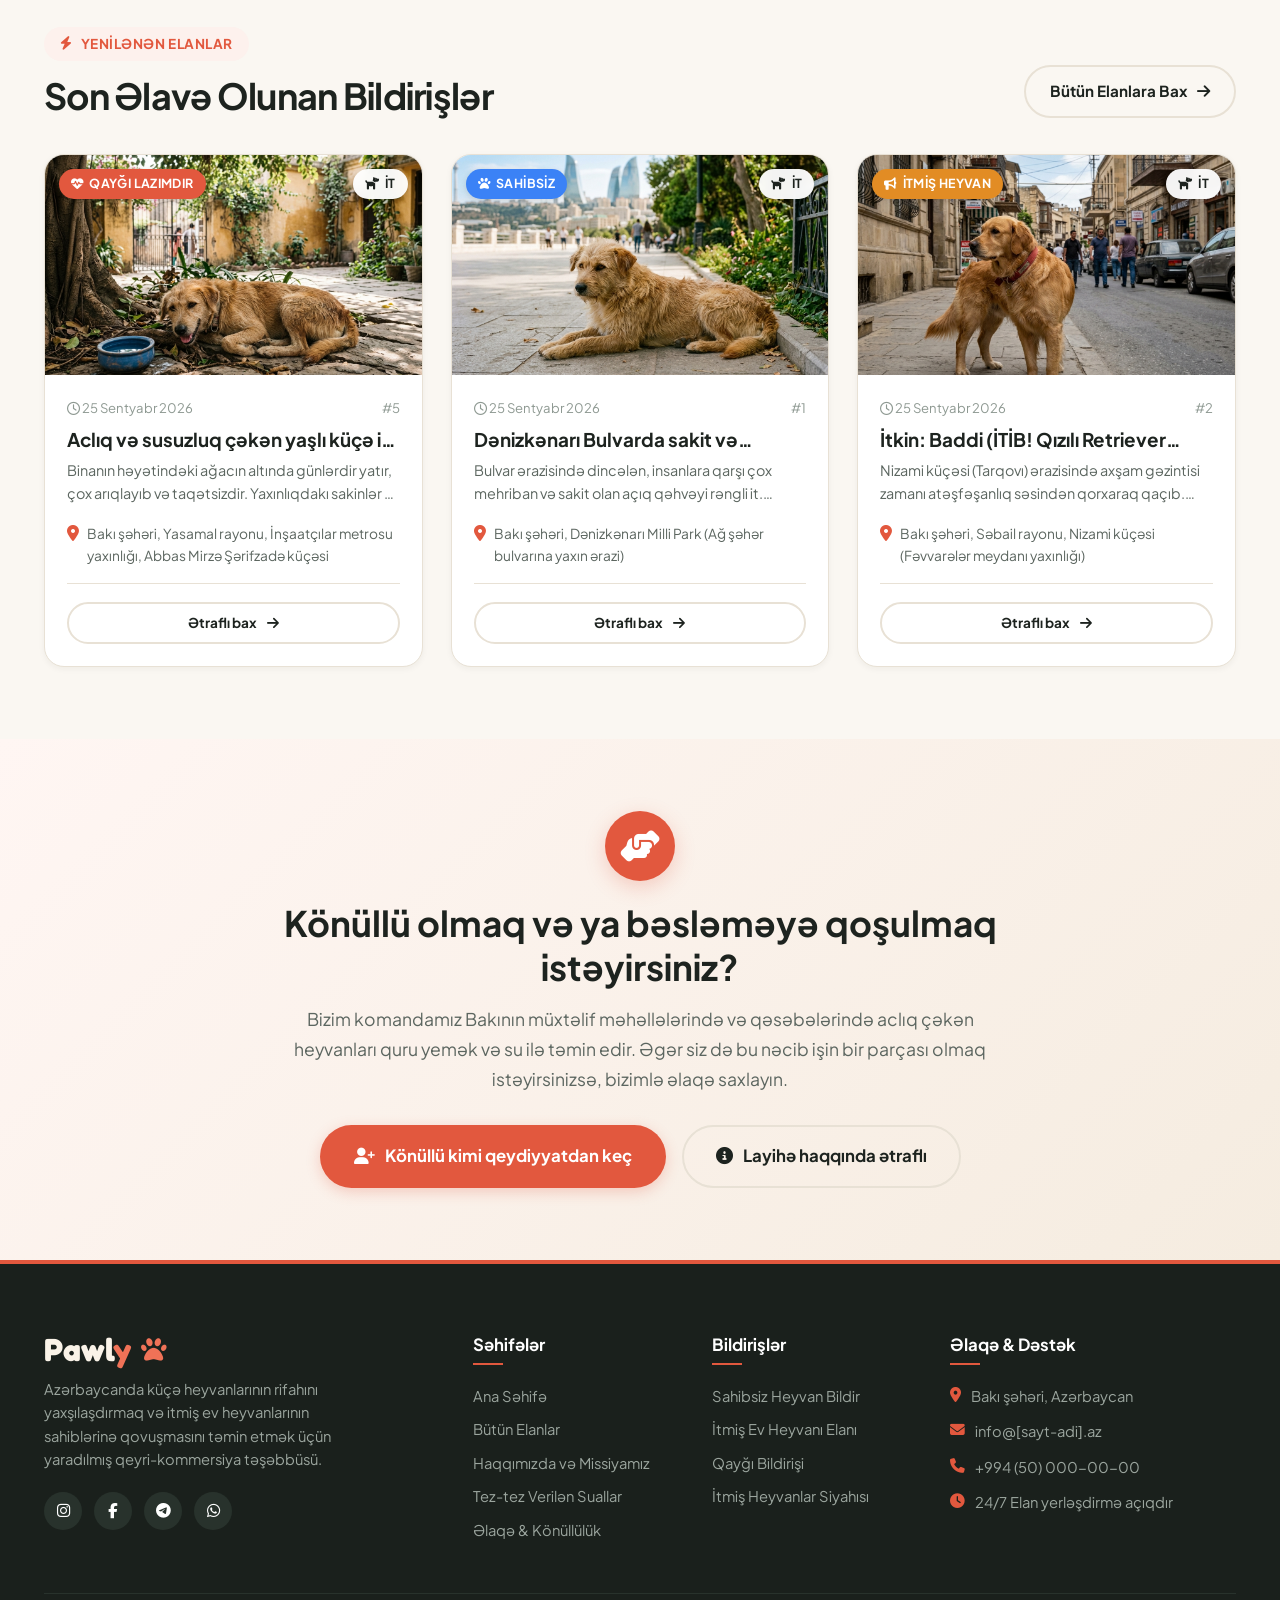
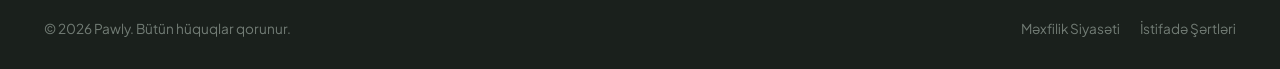
==== commit a7460ffe: "Pawly loqosu, vahid header və footer bütün səhifələrdə" ====
--- a/index.html
+++ b/index.html
@@ -6,6 +6,10 @@
   <title>[SAYT ADI] - Sahibsiz və İtmiş Heyvanlara Dəstək Platforması</title>
   <meta name="description" content="Azərbaycanda küçə heyvanlarına qayğı göstərmək, sahibsiz heyvanları bildirmək və itmiş ev heyvanlarını tapmaq üçün vahid sosial platforma.">
   <link rel="icon" type="image/svg+xml" href="favicon.svg">
+
+    <link rel="preconnect" href="https://fonts.googleapis.com">
+<link rel="preconnect" href="https://fonts.gstatic.com" crossorigin>
+<link href="https://fonts.googleapis.com/css2?family=Fredoka:wght@400..700&display=swap" rel="stylesheet">
   
   <!-- Font Awesome 6 CDN İkonlar -->
   <link rel="stylesheet" href="https://cdnjs.cloudflare.com/ajax/libs/font-awesome/6.5.1/css/all.min.css">
@@ -20,9 +24,9 @@
   <header class="site-header">
     <div class="container nav-container">
       <!-- Loqo -->
-      <a href="index.html" class="brand-logo" id="header-brand-logo">
+            <a href="index.html" class="brand-logo" id="header-brand-logo">
+        <span class="logo-text-placeholder">Pawl<span class="logo-accent">y</span></span>
         <span class="logo-icon-wrap"><i class="fa-solid fa-paw"></i></span>
-        <span class="logo-text-placeholder">[SAYT ADI]</span>
       </a>
 
       <!-- Əsas Menyu -->
@@ -285,9 +289,9 @@
       <div class="footer-grid">
         <!-- Brand Info -->
         <div class="footer-brand">
-          <a href="index.html" class="brand-logo" style="margin-bottom:12px;">
+                   <a href="index.html" class="brand-logo" style="margin-bottom:12px;">
+            <span style="color:#FAF3E8;">Pawl<span class="logo-accent">y</span></span>
             <span class="logo-icon-wrap"><i class="fa-solid fa-paw"></i></span>
-            <span style="color:#FFF;">[SAYT ADI]</span>
           </a>
           <p>
             Azərbaycanda küçə heyvanlarının rifahını yaxşılaşdırmaq və itmiş ev heyvanlarının sahiblərinə qovuşmasını təmin etmək üçün yaradılmış qeyri-kommersiya təşəbbüsü.
@@ -348,7 +352,7 @@
       </div>
 
       <div class="footer-bottom">
-        <div>© 2026 [SAYT ADI]. Bütün hüquqlar qorunur.</div>
+        <div>© 2026 Pawly. Bütün hüquqlar qorunur.</div>
         <div style="display:flex;gap:20px;">
           <a href="about.html">Məxfilik Siyasəti</a>
           <a href="about.html">İstifadə Şərtləri</a>
@@ -414,6 +418,10 @@
         console.error("Ana səhifə elanları yüklənmədi:", e);
       }
     });
+
+    
   </script>
+
+  
 </body>
 </html>
--- a/css/style.css
+++ b/css/style.css
@@ -169,7 +169,7 @@
   position: sticky;
   top: 0;
   z-index: 1000;
-  background-color: var(--bg-glass);
+  background-color: #1A201C;
   backdrop-filter: blur(14px);
   -webkit-backdrop-filter: blur(14px);
   border-bottom: 1px solid var(--border-color);
@@ -230,7 +230,7 @@
 .nav-link {
   font-weight: 600;
   font-size: 0.98rem;
-  color: var(--text-muted);
+  color: #E2E8E4;
   padding: 8px 0;
   position: relative;
 }
@@ -1221,3 +1221,38 @@
   background: var(--bg-subtle);
   color: var(--text-main);
 }
+
+
+
+/* ===== PAWLY LOQO ===== */
+.brand-logo {
+  font-family: 'Fredoka', sans-serif;
+  font-size: 2rem;
+  font-weight: 700;
+  line-height: 1;
+  letter-spacing: 0;
+  gap: 10px;
+  color: #F3EFE7;
+}
+
+.logo-text-placeholder {
+  color: #F3EFE7;
+  background: none;
+  -webkit-background-clip: border-box;
+  -webkit-text-fill-color: #F3EFE7;
+}
+
+.logo-accent {
+  color: #F07257;
+  -webkit-text-fill-color: #F07257;
+}
+
+.logo-icon-wrap {
+  width: auto;
+  height: auto;
+  background: none;
+  box-shadow: none;
+  border-radius: 0;
+  color: #F07257;
+  font-size: 0.8em;
+}
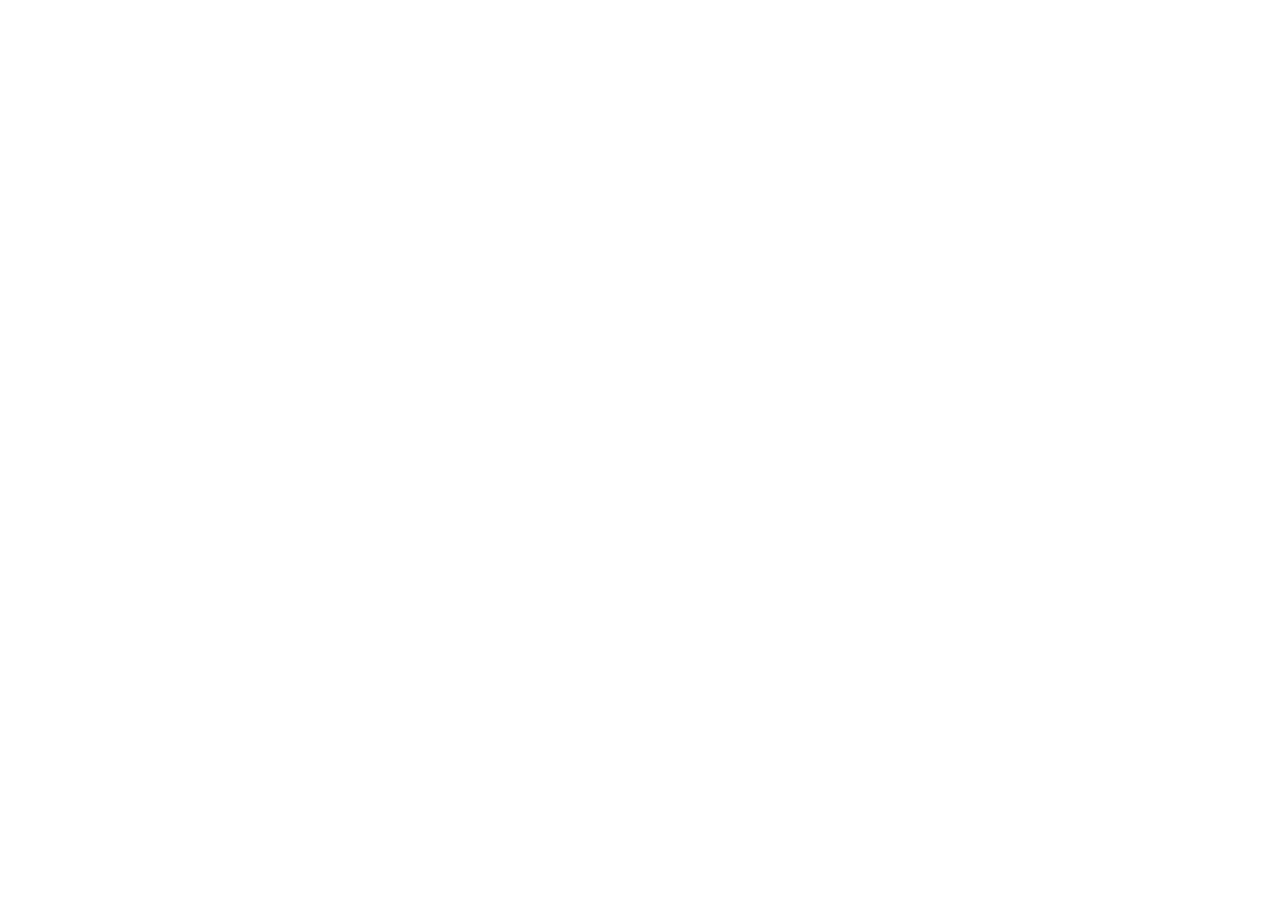
==== commit 41c53caf: "Köhnə sayt pawlysite.bsite.net ünvanına yönləndirilir" ====
--- a/index.html
+++ b/index.html
@@ -2,426 +2,12 @@
 <html lang="az">
 <head>
   <meta charset="UTF-8">
-  <meta name="viewport" content="width=device-width, initial-scale=1.0">
-  <title>[SAYT ADI] - Sahibsiz və İtmiş Heyvanlara Dəstək Platforması</title>
-  <meta name="description" content="Azərbaycanda küçə heyvanlarına qayğı göstərmək, sahibsiz heyvanları bildirmək və itmiş ev heyvanlarını tapmaq üçün vahid sosial platforma.">
-  <link rel="icon" type="image/svg+xml" href="favicon.svg">
-
-    <link rel="preconnect" href="https://fonts.googleapis.com">
-<link rel="preconnect" href="https://fonts.gstatic.com" crossorigin>
-<link href="https://fonts.googleapis.com/css2?family=Fredoka:wght@400..700&display=swap" rel="stylesheet">
-  
-  <!-- Font Awesome 6 CDN İkonlar -->
-  <link rel="stylesheet" href="https://cdnjs.cloudflare.com/ajax/libs/font-awesome/6.5.1/css/all.min.css">
-  
-  <!-- CSS Faylları -->
-  <link rel="stylesheet" href="css/style.css">
-  <link rel="stylesheet" href="css/responsive.css">
+  <title>Pawly yeni ünvana köçdü</title>
+  <meta http-equiv="refresh" content="0; url=https://pawlysite.bsite.net/index.html">
+  <link rel="canonical" href="https://pawlysite.bsite.net/index.html">
+  <script>location.replace("https://pawlysite.bsite.net/index.html" + location.search + location.hash);</script>
 </head>
-<body>
-
-  <!-- ==================== HEADER (NAVİQASİYA) ==================== -->
-  <header class="site-header">
-    <div class="container nav-container">
-      <!-- Loqo -->
-            <a href="index.html" class="brand-logo" id="header-brand-logo">
-        <span class="logo-text-placeholder">Pawl<span class="logo-accent">y</span></span>
-        <span class="logo-icon-wrap"><i class="fa-solid fa-paw"></i></span>
-      </a>
-
-      <!-- Əsas Menyu -->
-      <nav>
-        <ul class="nav-menu" id="primary-nav-menu">
-          <li><a href="index.html" class="nav-link active">Ana Səhifə</a></li>
-          <li><a href="listings.html" class="nav-link">Bütün Elanlar</a></li>
-          <li><a href="report-stray.html" class="nav-link">Sahibsiz Heyvan</a></li>
-          <li><a href="report-lost.html" class="nav-link">İtmiş Elan</a></li>
-          <li><a href="report-needs-help.html" class="nav-link">Qayğı Bildirişi</a></li>
-          <li><a href="about.html" class="nav-link">Haqqımızda</a></li>
-        </ul>
-      </nav>
-
-      <!-- Sağ Əməliyyat Düyməsi -->
-      <div class="header-actions">
-        <div class="post-action-wrap">
-          <button type="button" class="btn btn-primary btn-post-dropdown-toggle" id="btn-header-post">
-            <i class="fa-solid fa-plus"></i>
-            <span>Elan Yerləşdir</span>
-            <i class="fa-solid fa-chevron-down" style="font-size:0.75rem;margin-left:2px;"></i>
-          </button>
-          
-          <!-- Dropdown menyu -->
-          <div class="post-dropdown-menu">
-            <a href="report-stray.html" class="post-dropdown-item">
-              <div class="post-dropdown-icon" style="background:var(--accent-blue-light);color:var(--accent-blue);">
-                <i class="fa-solid fa-paw"></i>
-              </div>
-              <div class="post-dropdown-text">
-                <strong>Sahibsiz Heyvan Bildir</strong>
-                <span>Küçədə gördüyünüz it/pişiyi qeyd edin</span>
-              </div>
-            </a>
-            <a href="report-lost.html" class="post-dropdown-item">
-              <div class="post-dropdown-icon" style="background:var(--accent-amber-light);color:var(--accent-amber);">
-                <i class="fa-solid fa-bullhorn"></i>
-              </div>
-              <div class="post-dropdown-text">
-                <strong>İtmiş Heyvan Elanı Ver</strong>
-                <span>İtən ev heyvanınızı tez tapın</span>
-              </div>
-            </a>
-            <a href="report-needs-help.html" class="post-dropdown-item">
-              <div class="post-dropdown-icon" style="background:var(--primary-light);color:var(--primary);">
-                <i class="fa-solid fa-heart-pulse"></i>
-              </div>
-              <div class="post-dropdown-text">
-                <strong>Qayğıya Ehtiyacı Olan Heyvan</strong>
-                <span>Aclıq, susuzluq və ya müalicə üçün</span>
-              </div>
-            </a>
-          </div>
-        </div>
-
-        <!-- Mobil Menyu Açarı -->
-        <button type="button" class="mobile-menu-btn" id="mobile-toggle-btn" aria-label="Menyunu aç">
-          <i class="fa-solid fa-bars"></i>
-        </button>
-      </div>
-    </div>
-  </header>
-
-  <!-- ==================== HERO BÖLMƏSİ ==================== -->
-  <main>
-    <section class="hero-section">
-      <div class="container hero-grid">
-        <!-- Mətn və Fəaliyyət Düymələri -->
-        <div class="hero-content">
-          <div class="hero-badge">
-            <span class="pulse-dot"></span>
-            <span>Azərbaycanda Heyvanlara Sevgi və Şəfqət Şəbəkəsi</span>
-          </div>
-
-          <h1 class="hero-title">
-            Küçədəki dilsiz dostlarımıza <span class="highlight">birgə ümid olaq!</span>
-          </h1>
-
-          <p class="hero-desc">
-            Bakı və regionlarda küçədə yaşayan sahibsiz it və pişiklərə kömək edin, itmiş ev heyvanlarının sahiblərinə qovuşmasını təmin edin və qayğıya ehtiyacı olan dördayaqlıları xəritədə bildirin.
-          </p>
-
-          <div class="hero-actions">
-            <a href="listings.html" class="btn btn-primary btn-lg" id="hero-btn-explore">
-              <i class="fa-solid fa-magnifying-glass"></i>
-              <span>Elanları Nəzərdən Keçir</span>
-            </a>
-            <a href="report-stray.html" class="btn btn-outline btn-lg" id="hero-btn-report">
-              <i class="fa-solid fa-camera"></i>
-              <span>Heyvan Bildir</span>
-            </a>
-          </div>
-
-          <!-- Statistika / Göstəricilər -->
-          <div class="hero-stats-row">
-            <div class="hero-stat-item">
-              <strong>1,240+</strong>
-              <span>Qeydə alınan heyvan</span>
-            </div>
-            <div class="hero-stat-item">
-              <strong>380+</strong>
-              <span>Evinə qovuşan heyvan</span>
-            </div>
-            <div class="hero-stat-item">
-              <strong>850+</strong>
-              <span>Bəslənən və qayğı görən</span>
-            </div>
-          </div>
-        </div>
-
-        <!-- Şəkil Kompozisiyası -->
-        <div class="hero-image-wrap">
-          <div class="hero-main-card">
-            <img src="images/hero-pets.jpg" alt="[SAYT ADI] - Dost heyvanlar" loading="eager">
-          </div>
-
-          <!-- Üzən Məlumat Kartları -->
-          <div class="floating-info-card top-right">
-            <div class="floating-icon" style="background:var(--accent-amber-light);color:var(--accent-amber);">
-              <i class="fa-solid fa-shield-heart"></i>
-            </div>
-            <div>
-              <strong style="font-size:0.9rem;display:block;">Təcili Kömək</strong>
-              <span style="font-size:0.78rem;color:var(--text-muted);">Qayğı gözləyən canlar</span>
-            </div>
-          </div>
-
-          <div class="floating-info-card bottom-left">
-            <div class="floating-icon" style="background:var(--secondary-light);color:var(--secondary);">
-              <i class="fa-solid fa-location-dot"></i>
-            </div>
-            <div>
-              <strong style="font-size:0.9rem;display:block;">Dəqiq Məkan</strong>
-              <span style="font-size:0.78rem;color:var(--text-muted);">Xəritə və koordinat sistemi</span>
-            </div>
-          </div>
-        </div>
-      </div>
-    </section>
-
-    <!-- ==================== 3 ƏSAS FUNKSİYA KARTLARI ==================== -->
-    <section class="section section-subtle" style="padding-top: 40px;">
-      <div class="container">
-        <div class="section-header">
-          <span class="section-tag"><i class="fa-solid fa-hand-holding-heart"></i> Əsas Xidmətlərimiz</span>
-          <h2 class="section-title">Necə Dəstək Ola Bilərsiniz?</h2>
-          <p class="section-desc">Hər bir bildiriş bir canın xilas olmasına və ya isti yuvaya qovuşmasına səbəb ola bilər.</p>
-        </div>
-
-        <div class="action-cards-grid">
-          <!-- 1. Sahibsiz Heyvan Bildirişi -->
-          <div class="action-card card-stray">
-            <div class="action-card-icon">
-              <i class="fa-solid fa-paw"></i>
-            </div>
-            <h3 class="action-card-title">Sahibsiz Heyvan Bildirişi</h3>
-            <p class="action-card-desc">
-              Küçədə gördüyünüz sahibsiz it və ya pişiyin şəklini çəkib məkanı ilə birlikdə göndərin. İnsanlar məlumatlansın və himayəyə götürsün.
-            </p>
-            <ul class="action-card-steps">
-              <li><i class="fa-solid fa-check"></i> Şəkli və növü seçin</li>
-              <li><i class="fa-solid fa-check"></i> Məkanı (GPS/Ünvan) qeyd edin</li>
-              <li><i class="fa-solid fa-check"></i> Saytda dərhal paylaşılsın</li>
-            </ul>
-            <a href="report-stray.html" class="btn btn-outline btn-block">
-              <span>Sahibsiz Heyvan Bildir</span>
-              <i class="fa-solid fa-arrow-right"></i>
-            </a>
-          </div>
-
-          <!-- 2. İtmiş Heyvan Elanı -->
-          <div class="action-card card-lost">
-            <div class="action-card-icon">
-              <i class="fa-solid fa-bullhorn"></i>
-            </div>
-            <h3 class="action-card-title">İtmiş Heyvan Elanı</h3>
-            <p class="action-card-desc">
-              Ev heyvanınız itib? Şəklini, fərqləndirici xüsusiyyətlərini və itdiyi ərazini paylaşın ki, ətrafdakı insanlar tapmağa kömək etsin.
-            </p>
-            <ul class="action-card-steps">
-              <li><i class="fa-solid fa-check"></i> Heyvanın adını və cinsini yazın</li>
-              <li><i class="fa-solid fa-check"></i> Əlaqə nömrənizi daxil edin</li>
-              <li><i class="fa-solid fa-check"></i> Şəhər üzrə axtarışa başlanılsın</li>
-            </ul>
-            <a href="report-lost.html" class="btn btn-outline btn-block">
-              <span>İtmiş Elan Yerləşdir</span>
-              <i class="fa-solid fa-arrow-right"></i>
-            </a>
-          </div>
-
-          <!-- 3. Bu Heyvana Qayğı Lazımdır -->
-          <div class="action-card card-needs-help">
-            <div class="action-card-icon">
-              <i class="fa-solid fa-heart-pulse"></i>
-            </div>
-            <h3 class="action-card-title">"Qayğı Lazımdır" Bildirişi</h3>
-            <p class="action-card-desc">
-              Müəyyən ərazidə aclıq, susuzluq və ya xəstəlik çəkən heyvan görürsünüzsə, bildirin ki, könüllü komandamız gedib heyvanı bəsləsin və baxsın.
-            </p>
-            <ul class="action-card-steps">
-              <li><i class="fa-solid fa-check"></i> Heyvanın vəziyyətini qeyd edin</li>
-              <li><i class="fa-solid fa-check"></i> Dəqiq ərazi ünvanını bildirin</li>
-              <li><i class="fa-solid fa-check"></i> Könüllülər yemək və su çatdırsın</li>
-            </ul>
-            <a href="report-needs-help.html" class="btn btn-primary btn-block">
-              <span>Qayğı Bildir</span>
-              <i class="fa-solid fa-arrow-right"></i>
-            </a>
-          </div>
-        </div>
-      </div>
-    </section>
-
-    <!-- ==================== SON ƏLAVƏ EDİLMİŞ ELANLAR ==================== -->
-    <section class="section">
-      <div class="container">
-        <div style="display: flex; align-items: flex-end; justify-content: space-between; margin-bottom: 36px; flex-wrap: wrap; gap: 16px;">
-          <div>
-            <span class="section-tag"><i class="fa-solid fa-bolt"></i> Yenilənən Elanlar</span>
-            <h2 class="section-title" style="margin-bottom:0;">Son Əlavə Olunan Bildirişlər</h2>
-          </div>
-          <a href="listings.html" class="btn btn-outline">
-            <span>Bütün Elanlara Bax</span>
-            <i class="fa-solid fa-arrow-right"></i>
-          </a>
-        </div>
-
-        <!-- Elan Kartları Şəbəkəsi (JS ilə dinamik dolur) -->
-        <div class="listings-grid" id="home-recent-listings">
-          <!-- JS tərəfindən ilkin və ən son 3 elan bura render edilir -->
-        </div>
-      </div>
-    </section>
-
-    <!-- ==================== HEYVANLARA YARDIM ÇAĞIRIŞ BANNERİ ==================== -->
-    <section class="section section-subtle" style="background: linear-gradient(135deg, #FFF6F3 0%, #F5ECE0 100%);">
-      <div class="container" style="text-align: center; max-width: 800px;">
-        <div style="width: 70px; height: 70px; border-radius: 50%; background: var(--primary); color:#FFF; display:inline-flex; align-items:center; justify-content:center; font-size:2rem; margin-bottom:20px; box-shadow:0 6px 20px var(--primary-glow);">
-          <i class="fa-solid fa-handshake-angle"></i>
-        </div>
-        <h2 style="font-size: 2.2rem; margin-bottom: 16px;">Könüllü olmaq və ya bəsləməyə qoşulmaq istəyirsiniz?</h2>
-        <p style="color: var(--text-muted); font-size: 1.1rem; line-height: 1.7; margin-bottom: 30px;">
-          Bizim komandamız Bakının müxtəlif məhəllələrində və qəsəbələrində aclıq çəkən heyvanları quru yemək və su ilə təmin edir. Əgər siz də bu nəcib işin bir parçası olmaq istəyirsinizsə, bizimlə əlaqə saxlayın.
-        </p>
-        <div style="display: flex; justify-content: center; gap: 16px; flex-wrap: wrap;">
-          <a href="about.html#volunteer-form" class="btn btn-primary btn-lg">
-            <i class="fa-solid fa-user-plus"></i> Könüllü kimi qeydiyyatdan keç
-          </a>
-          <a href="about.html" class="btn btn-outline btn-lg">
-            <i class="fa-solid fa-circle-info"></i> Layihə haqqında ətraflı
-          </a>
-        </div>
-      </div>
-    </section>
-  </main>
-
-  <!-- ==================== FOOTER ==================== -->
-  <footer class="site-footer">
-    <div class="container">
-      <div class="footer-grid">
-        <!-- Brand Info -->
-        <div class="footer-brand">
-                   <a href="index.html" class="brand-logo" style="margin-bottom:12px;">
-            <span style="color:#FAF3E8;">Pawl<span class="logo-accent">y</span></span>
-            <span class="logo-icon-wrap"><i class="fa-solid fa-paw"></i></span>
-          </a>
-          <p>
-            Azərbaycanda küçə heyvanlarının rifahını yaxşılaşdırmaq və itmiş ev heyvanlarının sahiblərinə qovuşmasını təmin etmək üçün yaradılmış qeyri-kommersiya təşəbbüsü.
-          </p>
-          <div class="footer-socials">
-            <a href="#" class="social-link" aria-label="Instagram"><i class="fa-brands fa-instagram"></i></a>
-            <a href="#" class="social-link" aria-label="Facebook"><i class="fa-brands fa-facebook-f"></i></a>
-            <a href="#" class="social-link" aria-label="Telegram"><i class="fa-brands fa-telegram"></i></a>
-            <a href="#" class="social-link" aria-label="WhatsApp"><i class="fa-brands fa-whatsapp"></i></a>
-          </div>
-        </div>
-
-        <!-- Quick Links -->
-        <div class="footer-col">
-          <h4>Səhifələr</h4>
-          <ul class="footer-links">
-            <li><a href="index.html">Ana Səhifə</a></li>
-            <li><a href="listings.html">Bütün Elanlar</a></li>
-            <li><a href="about.html">Haqqımızda və Missiyamız</a></li>
-            <li><a href="about.html#faq-section">Tez-tez Verilən Suallar</a></li>
-            <li><a href="about.html#contact-section">Əlaqə & Könüllülük</a></li>
-          </ul>
-        </div>
-
-        <!-- Report Services -->
-        <div class="footer-col">
-          <h4>Bildirişlər</h4>
-          <ul class="footer-links">
-            <li><a href="report-stray.html">Sahibsiz Heyvan Bildir</a></li>
-            <li><a href="report-lost.html">İtmiş Ev Heyvanı Elanı</a></li>
-            <li><a href="report-needs-help.html">Qayğı Bildirişi</a></li>
-            <li><a href="listings.html?type=lost">İtmiş Heyvanlar Siyahısı</a></li>
-          </ul>
-        </div>
-
-        <!-- Əlaqə məlumatı -->
-        <div class="footer-col">
-          <h4>Əlaqə & Dəstək</h4>
-          <ul class="footer-contact-info">
-            <li>
-              <i class="fa-solid fa-location-dot"></i>
-              <span>Bakı şəhəri, Azərbaycan</span>
-            </li>
-            <li>
-              <i class="fa-solid fa-envelope"></i>
-              <span>info@[sayt-adi].az</span>
-            </li>
-            <li>
-              <i class="fa-solid fa-phone"></i>
-              <span>+994 (50) 000-00-00</span>
-            </li>
-            <li>
-              <i class="fa-solid fa-clock"></i>
-              <span>24/7 Elan yerləşdirmə açıqdır</span>
-            </li>
-          </ul>
-        </div>
-      </div>
-
-      <div class="footer-bottom">
-        <div>© 2026 Pawly. Bütün hüquqlar qorunur.</div>
-        <div style="display:flex;gap:20px;">
-          <a href="about.html">Məxfilik Siyasəti</a>
-          <a href="about.html">İstifadə Şərtləri</a>
-        </div>
-      </div>
-    </div>
-  </footer>
-
-
-  <!-- JavaScript Faylları -->
-  <script src="js/mock-data.js"></script>
-  <script src="js/api.js"></script>
-  <script src="js/main.js"></script>
-  <script>
-    // Ana səhifədə ən son 3 elanı göstərən skript
-    document.addEventListener('DOMContentLoaded', async () => {
-      const container = document.querySelector('#home-recent-listings');
-      if (!container) return;
-      try {
-        const listings = await API.fetchListings({ sort: 'newest' });
-        const recentThree = listings.slice(0, 3);
-        
-        container.innerHTML = recentThree.map(item => {
-          const imgUrl = (item.imageUrls && item.imageUrls[0]) ? item.imageUrls[0] : 'images/hero-pets.jpg';
-          const typeBadge = window.getTypeBadge(item.type);
-          const animalBadge = window.getAnimalBadge(item.animalType);
-          const timeFormatted = window.formatRelativeTime(item.createdAt);
-          const address = item.location && item.location.address ? item.location.address : 'Bakı';
-          let title = item.title || 'Heyvan haqqında elan';
-          if (item.type === 'lost' && item.petName) title = `İtkin: ${item.petName} (${title})`;
-
-          return `
-            <article class="listing-card">
-              <div class="listing-card-media">
-                <img src="${imgUrl}" alt="${title}" loading="lazy" onerror="this.src='images/hero-pets.jpg'">
-                <div class="card-badges-top">
-                  ${typeBadge}
-                  ${animalBadge}
-                </div>
-              </div>
-              <div class="listing-card-body">
-                <div class="card-meta-row">
-                  <span><i class="fa-regular fa-clock"></i> ${timeFormatted}</span>
-                  <span>#${item.id}</span>
-                </div>
-                <h3 class="listing-card-title">${title}</h3>
-                <p class="listing-card-desc">${item.description || 'Əlavə qeyd yoxdur.'}</p>
-                <div class="listing-card-location">
-                  <i class="fa-solid fa-location-dot"></i>
-                  <span>${address}</span>
-                </div>
-                <div class="listing-card-footer">
-                  <a href="listing-detail.html?id=${item.id}" class="btn btn-outline btn-sm btn-block">
-                    <span>Ətraflı bax</span>
-                    <i class="fa-solid fa-arrow-right"></i>
-                  </a>
-                </div>
-              </div>
-            </article>
-          `;
-        }).join('');
-      } catch (e) {
-        console.error("Ana səhifə elanları yüklənmədi:", e);
-      }
-    });
-
-    
-  </script>
-
-  
+<body style="font-family:sans-serif;text-align:center;padding:60px;">
+  <p>Pawly yeni ünvana köçdü: <a href="https://pawlysite.bsite.net/index.html">pawlysite.bsite.net</a></p>
 </body>
 </html>
